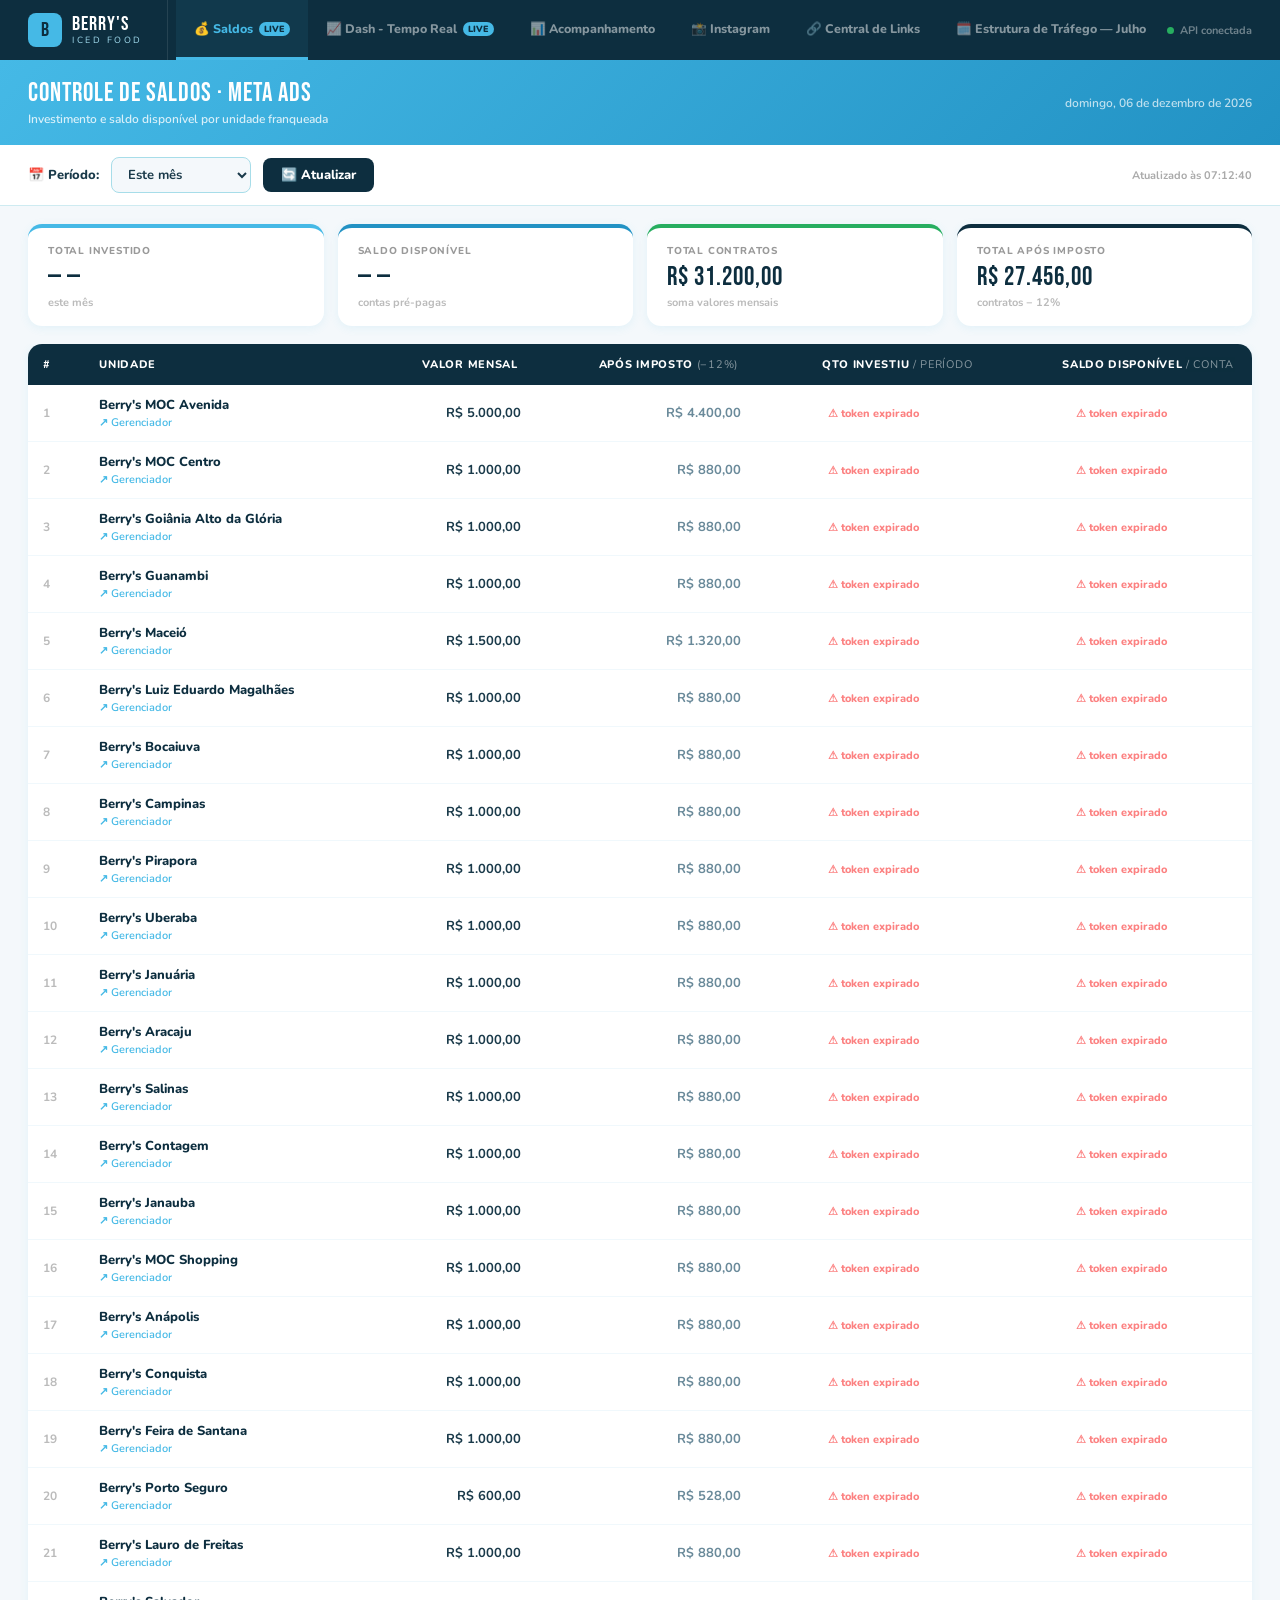
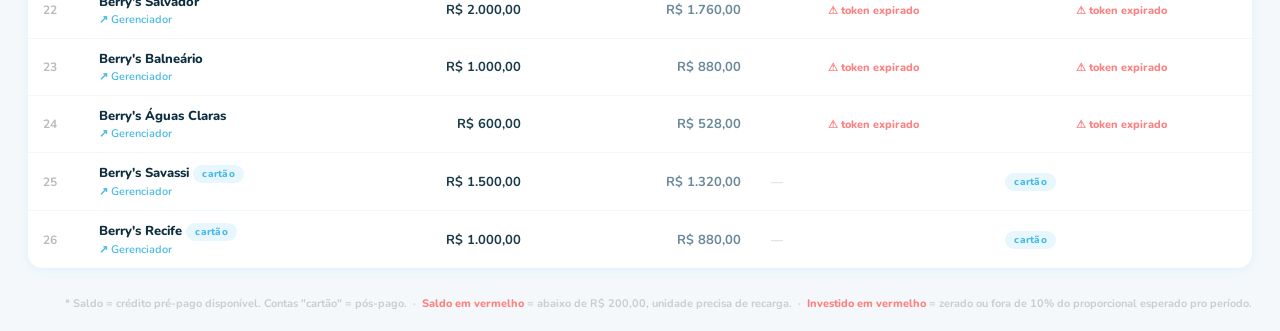
==== index.html @ 27680652 "Merge remote-tracking branch 'origin/main'" ====
<!DOCTYPE html>
<html lang="pt-BR">
<head>
  <meta charset="UTF-8">
  <meta name="viewport" content="width=device-width, initial-scale=1.0">
  <title>Berry's – Painel Interno</title>
  <link href="https://fonts.googleapis.com/css2?family=Nunito:wght@400;600;700;800;900&family=Bebas+Neue&display=swap" rel="stylesheet">
  <link rel="stylesheet" href="assets/core.css">
</head>
<body>

<div class="topbar">
  <div class="brand">
    <div class="brand-b">B</div>
    <div class="brand-txt">
      <div class="n">Berry's</div>
      <div class="s">Iced Food</div>
    </div>
  </div>
  <nav class="tabs-nav">
    <button class="tab-btn active" onclick="goTab('saldos',this)">💰 Saldos <span class="badge">LIVE</span></button>
    <button class="tab-btn" onclick="goTab('relatorio',this)">📈 Dash - Tempo Real <span class="badge">LIVE</span></button>
    <button class="tab-btn" onclick="goTab('dash',this)">📊 Acompanhamento</button>
    <button class="tab-btn" onclick="goTab('instagram',this)">📸 Instagram</button>
    <button class="tab-btn" onclick="goTab('links',this)">🔗 Central de Links</button>
    <button class="tab-btn" onclick="goTab('trafego-julho',this)">🗓️ Estrutura de Tráfego — Julho</button>
  </nav>
  <div class="srv-status"><div class="srv-dot"></div>API conectada</div>
</div>

<!-- Cada <div id="tab-*"> começa vazio: o conteúdo de tabs/<aba>.html é injetado
     sob demanda pelo loadTab() em core.js, na primeira vez que a aba é aberta. -->
<div id="tab-saldos" class="tab-page active"></div>
<div id="tab-relatorio" class="tab-page"></div>
<div id="tab-dash" class="tab-page"></div>
<div id="tab-instagram" class="tab-page"></div>
<div id="tab-links" class="tab-page"></div>
<div id="tab-trafego-julho" class="tab-page"></div>

<!-- Bibliotecas compartilhadas: sempre carregadas -->
<script src="assets/core.js"></script>
<script src="assets/objectives.js"></script>

<script>
// ============================================================================
// Loader de abas — SÓ mexa aqui se for mudar o mecanismo de troca de abas em
// si. Conteúdo/lógica de cada aba fica isolado em tabs/<aba>.html + .js.
// ============================================================================

// chave da aba (a mesma usada em goTab/onclick) -> nome-base do arquivo em tabs/
const TAB_FILE = {
  'saldos':        'saldos',
  'relatorio':      'relatorio',
  'dash':           'acompanhamento',
  'instagram':      'instagram',
  'links':          'links',
  'trafego-julho':  'trafego',
};

const loadedTabs = new Set();

function loadScript(src) {
  return new Promise((resolve, reject) => {
    const el = document.createElement('script');
    el.src = src;
    el.onload = resolve;
    el.onerror = () => reject(new Error('Falha ao carregar ' + src));
    document.body.appendChild(el);
  });
}

async function loadTab(key) {
  if (loadedTabs.has(key)) return;
  const file = TAB_FILE[key];
  const container = document.getElementById('tab-' + key);
  try {
    const html = await fetch(`tabs/${file}.html`).then(r => {
      if (!r.ok) throw new Error('HTTP ' + r.status);
      return r.text();
    });
    container.innerHTML = html;
    await loadScript(`tabs/${file}.js`);
    loadedTabs.add(key);
    const initFn = window['init_' + file.replace(/-/g, '_')];
    if (typeof initFn === 'function') initFn();
  } catch (e) {
    container.innerHTML = `<div style="padding:40px;text-align:center;color:#e94560;font-weight:800;">
      ⚠️ Não foi possível carregar esta aba (${e.message}).<br>
      <span style="font-weight:600;font-size:12px;color:#999;">Isto acontece se o painel for aberto direto do arquivo (file://) —
      sirva a pasta por um servidor http (GitHub Pages, ou "python3 -m http.server").</span>
    </div>`;
    console.error('[loadTab]', key, e);
  }
}

async function goTab(name, btn) {
  if (!TAB_FILE[name]) name = 'saldos';
  document.querySelectorAll('.tab-page').forEach(e => e.classList.remove('active'));
  document.querySelectorAll('.tab-btn').forEach(e => e.classList.remove('active'));
  await loadTab(name);
  document.getElementById('tab-' + name).classList.add('active');
  if (!btn) btn = document.querySelector(`[onclick="goTab('${name}',this)"]`);
  if (btn) btn.classList.add('active');
  if (history.replaceState) history.replaceState(null, '', '#' + name);
}

// Deep-link: abrir direto numa aba específica via #chave-da-aba na URL
// (ex.: index.html#criativos), pra poder mandar o link caindo direto nela.
document.addEventListener('DOMContentLoaded', () => {
  const key = location.hash.replace('#', '');
  goTab(TAB_FILE[key] ? key : 'saldos');
});
</script>
</body>
</html>
---- assets/core.css ----
:root {
      --b1:#45B9E6; --b2:#83D4F1; --b3:#A3DDF0; --b4:#A7DDE9; --b5:#CEEBF1;
      --dark:#0D2E3F; --white:#fff; --gray:#f4f8fb; --text:#1a3a4a;
      --green:#27ae60; --red:#e94560; --orange:#f5a623;
    }
    *{box-sizing:border-box;margin:0;padding:0;}
    body{font-family:'Nunito',sans-serif;background:var(--gray);color:var(--text);min-height:100vh;}
    .topbar{background:var(--dark);padding:0 28px;display:flex;align-items:stretch;height:60px;box-shadow:0 4px 20px rgba(0,0,0,.3);}
    .brand{display:flex;align-items:center;gap:10px;padding-right:24px;border-right:1px solid rgba(255,255,255,.1);margin-right:8px;flex-shrink:0;}
    .brand-b{width:34px;height:34px;background:var(--b1);border-radius:8px;display:flex;align-items:center;justify-content:center;font-family:'Bebas Neue',cursive;font-size:20px;color:var(--dark);}
    .brand-txt .n{font-family:'Bebas Neue',cursive;font-size:20px;color:#fff;letter-spacing:1px;line-height:1;}
    .brand-txt .s{font-size:9px;color:var(--b3);letter-spacing:2.5px;text-transform:uppercase;}
    .tabs-nav{display:flex;align-items:stretch;gap:0;overflow-x:auto;flex:1;}
    .tabs-nav::-webkit-scrollbar{height:2px;}
    .tabs-nav::-webkit-scrollbar-thumb{background:rgba(255,255,255,.2);}
    .tab-btn{display:flex;align-items:center;gap:6px;padding:0 18px;background:transparent;border:none;border-bottom:3px solid transparent;color:rgba(255,255,255,.5);font-family:'Nunito',sans-serif;font-size:12.5px;font-weight:800;cursor:pointer;transition:.2s;white-space:nowrap;}
    .tab-btn:hover{color:#fff;background:rgba(255,255,255,.05);}
    .tab-btn.active{color:var(--b1);border-bottom-color:var(--b1);background:rgba(69,185,230,.08);}
    .badge{background:var(--b1);color:var(--dark);font-size:9px;font-weight:900;padding:1px 5px;border-radius:10px;}
    .srv-status{margin-left:auto;display:flex;align-items:center;gap:6px;font-size:11px;color:rgba(255,255,255,.4);font-weight:700;padding-left:16px;flex-shrink:0;}
    .srv-dot{width:7px;height:7px;border-radius:50%;background:var(--green);animation:pulse 2s infinite;}
    @keyframes pulse{0%,100%{opacity:1}50%{opacity:.4}}
    .tab-page{display:none;}
    .tab-page.active{display:block;}
    .subheader{background:linear-gradient(135deg,var(--b1) 0%,#2292c4 100%);padding:18px 28px;display:flex;align-items:center;justify-content:space-between;}
    .sh-title{font-family:'Bebas Neue',cursive;font-size:26px;color:#fff;letter-spacing:1px;}
    .sh-sub{font-size:12px;color:rgba(255,255,255,.8);margin-top:2px;font-weight:600;}
    .sh-right{font-size:12px;color:rgba(255,255,255,.7);text-align:right;font-weight:600;}
    .btn{padding:8px 18px;border-radius:8px;border:none;cursor:pointer;font-size:13px;font-weight:800;font-family:'Nunito',sans-serif;transition:.2s;white-space:nowrap;}
    .btn-blue{background:var(--b1);color:var(--dark);}
    .btn-blue:hover{background:#2fa8d8;}
    .btn-dark{background:var(--dark);color:#fff;}
    .btn-dark:hover{background:#1a4a60;}
    .btn-ghost{background:var(--b5);color:var(--text);}
    .btn-ghost:hover{background:var(--b4);}
    .controls{background:#fff;border-bottom:1px solid var(--b5);padding:12px 28px;display:flex;align-items:center;gap:12px;flex-wrap:wrap;}
    .controls label{font-size:13px;font-weight:800;}
    select.sel{padding:7px 12px;border:1.5px solid var(--b4);border-radius:8px;font-size:13px;background:var(--gray);font-family:'Nunito',sans-serif;font-weight:700;cursor:pointer;color:var(--text);}
    select.sel:focus{outline:none;border-color:var(--b1);}
    .custom-dt{display:none;align-items:center;gap:8px;}
    .custom-dt input[type=date]{padding:6px 10px;border:1.5px solid var(--b4);border-radius:8px;font-size:13px;background:var(--gray);font-family:'Nunito',sans-serif;}
    .custom-dt.show{display:flex;}
    .last-up{margin-left:auto;font-size:11px;color:#aaa;font-weight:700;}
    .prog-wrap{display:none;background:#fff;padding:0 28px 10px;}
    .prog-wrap.show{display:block;}
    .prog-bar{height:4px;background:var(--b5);border-radius:3px;overflow:hidden;}
    .prog-fill{height:100%;background:linear-gradient(90deg,var(--b1),#2292c4);width:0%;transition:.3s;border-radius:3px;}
    .prog-lbl{font-size:11px;color:#aaa;margin-top:4px;font-weight:700;}
    .err-banner{margin:12px 28px 0;background:#fff5f5;border:1.5px solid #fc8181;border-radius:10px;padding:11px 16px;font-size:13px;color:#c53030;display:none;gap:10px;font-weight:700;align-items:center;}
    .err-banner.show{display:flex;}
    .cards-grid{padding:18px 28px;display:grid;grid-template-columns:repeat(auto-fit,minmax(180px,1fr));gap:14px;}
    .card{background:#fff;border-radius:14px;padding:16px 20px;box-shadow:0 2px 10px rgba(69,185,230,.1);border-top:4px solid var(--b1);transition:.2s;}
    .card:hover{transform:translateY(-2px);}
    .card.c2{border-top-color:#2292c4;}
    .card.c3{border-top-color:var(--green);}
    .card.c4{border-top-color:var(--dark);}
    .card .lbl{font-size:10px;color:#999;font-weight:800;text-transform:uppercase;letter-spacing:.8px;}
    .card .val{font-family:'Bebas Neue',cursive;font-size:26px;color:var(--dark);margin-top:4px;letter-spacing:1px;}
    .card .sub{font-size:11px;color:#bbb;margin-top:2px;font-weight:700;}
    .tbl-wrap{padding:0 28px 28px;overflow-x:auto;}
    table{width:100%;border-collapse:collapse;background:#fff;border-radius:14px;overflow:hidden;box-shadow:0 2px 10px rgba(69,185,230,.1);font-size:13px;}
    thead tr{background:var(--dark);color:#fff;}
    th{padding:13px 15px;text-align:left;font-weight:800;font-size:11px;text-transform:uppercase;letter-spacing:.7px;white-space:nowrap;}
    th.r{text-align:right;}
    td{padding:11px 15px;border-bottom:1px solid #f0f8fc;vertical-align:middle;}
    tr:last-child td{border-bottom:none;}
    tbody tr:hover td{background:#f0f8fc;}
    .sname{font-weight:800;color:var(--dark);}
    .slink{color:var(--b1);font-size:11px;font-weight:600;display:block;margin-top:1px;text-decoration:none;}
    .slink:hover{text-decoration:underline;}
    .inp-m{width:108px;padding:5px 9px;border:1.5px solid transparent;border-radius:7px;font-size:13px;font-weight:700;color:var(--dark);background:var(--gray);text-align:right;font-family:'Nunito',sans-serif;transition:.2s;}
    .inp-m:focus{outline:none;border-color:var(--b1);background:#fff;box-shadow:0 0 0 3px rgba(69,185,230,.15);}
    .num{text-align:right;font-weight:700;}
    .num.tax{color:#6a8a9a;}
    .num.spend{color:var(--dark);}
    .num.spend-warn{color:var(--red);font-weight:800;}
    .num.bal{color:var(--green);}
    .num.zero{color:#bbb;}
.num.bal-low{color:var(--red);font-weight:800;}
.th-sort{cursor:pointer;user-select:none;}
.th-sort:hover{background:rgba(255,255,255,.1);}
.sort-arrow{color:var(--b1);font-size:10px;margin-left:3px;}
    .spin{display:inline-block;width:13px;height:13px;border:2px solid var(--b5);border-top-color:var(--b1);border-radius:50%;animation:spin .6s linear infinite;}
    @keyframes spin{to{transform:rotate(360deg)}}
    .cell-load{text-align:center;}
    .cell-na{text-align:center;color:#ccc;font-size:12px;}
    .pill{display:inline-block;padding:2px 9px;border-radius:20px;font-size:10px;font-weight:800;letter-spacing:.3px;}
    .pill-card{background:#e8f6fd;color:var(--b1);}
    .pill-unk{background:#f5f5f5;color:#bbb;}
    .section-title{font-family:'Bebas Neue',cursive;font-size:16px;color:var(--dark);letter-spacing:.5px;padding:16px 28px 8px;border-top:2px solid var(--b5);margin-top:8px;}
    .metrics-grid{padding:0 28px 8px;display:grid;grid-template-columns:repeat(auto-fill,minmax(300px,1fr));gap:14px;}
    .unit-card{background:#fff;border-radius:14px;padding:16px;box-shadow:0 2px 8px rgba(69,185,230,.1);border-left:4px solid var(--b1);}
    .unit-card .u-name{font-weight:800;font-size:13px;color:var(--dark);margin-bottom:10px;}
    .unit-metrics{display:grid;grid-template-columns:repeat(3,1fr);gap:8px;}
    .u-metric .u-lbl{font-size:10px;color:#aaa;font-weight:800;text-transform:uppercase;letter-spacing:.5px;}
    .u-metric .u-val{font-weight:800;font-size:14px;color:var(--dark);margin-top:2px;}
    .u-metric .u-val.spend{color:var(--red);}
    .u-metric .u-val.green{color:var(--green);}
    .best-ads-grid{padding:0 28px 20px;display:grid;grid-template-columns:repeat(auto-fill,minmax(260px,1fr));gap:14px;}
    .insights-grid{padding:18px 28px;display:grid;grid-template-columns:repeat(auto-fill,minmax(340px,1fr));gap:16px;}
    .insight-card{background:#fff;border-radius:14px;padding:20px;box-shadow:0 2px 8px rgba(69,185,230,.1);}
    .insight-card .i-cat{font-size:10px;font-weight:800;text-transform:uppercase;letter-spacing:.8px;color:var(--b1);margin-bottom:8px;}
    .insight-card h4{font-family:'Bebas Neue',cursive;font-size:18px;color:var(--dark);letter-spacing:.5px;margin-bottom:6px;}
    .insight-card p{font-size:13px;color:#555;font-weight:600;line-height:1.6;}
    .insight-bar{margin-top:12px;}
    .i-bar-item{display:flex;align-items:center;gap:10px;margin-bottom:8px;}
    .i-bar-label{font-size:12px;font-weight:700;color:var(--text);width:140px;flex-shrink:0;}
    .i-bar-track{flex:1;height:8px;background:var(--b5);border-radius:4px;overflow:hidden;}
    .i-bar-fill{height:100%;background:var(--b1);border-radius:4px;transition:.8s;}
    .i-bar-pct{font-size:12px;font-weight:800;color:var(--dark);width:40px;text-align:right;}
    .insight-card .i-verdict{margin-top:12px;background:var(--b5);border-radius:8px;padding:10px 12px;font-size:12px;font-weight:700;color:var(--dark);}
    .i-bar-val{font-size:11.5px;font-weight:800;color:var(--dark);width:78px;text-align:right;flex-shrink:0;}
    .ins-unit-tag{font-size:9px;font-weight:900;color:var(--b1);background:var(--b5);border-radius:8px;padding:1px 8px;margin-left:6px;white-space:nowrap;}
    .ins-list{list-style:none;margin-top:8px;display:flex;flex-direction:column;gap:8px;}
    .ins-list li{font-size:12.5px;font-weight:600;color:#444;line-height:1.55;padding-left:20px;position:relative;}
    .ins-list li::before{content:"●";color:var(--b1);position:absolute;left:4px;font-size:9px;top:4px;}
    .ins-ad-row{display:flex;align-items:center;gap:9px;padding:7px 0;border-bottom:1px solid #f0f6fa;}
    .ins-ad-row:last-child{border-bottom:none;}
    .ins-ad-rank{width:22px;height:22px;border-radius:50%;display:flex;align-items:center;justify-content:center;font-size:10px;font-weight:900;color:#fff;flex-shrink:0;background:var(--b1);}
    .ins-ad-rank.g{background:#f5a623;} .ins-ad-rank.s{background:#9b9b9b;} .ins-ad-rank.b{background:#cd7f32;}
    .ins-ad-thumb{width:38px;height:38px;border-radius:9px;object-fit:cover;background:var(--b5);flex-shrink:0;}
    .ins-ad-nm{font-weight:800;font-size:12px;color:var(--dark);overflow:hidden;text-overflow:ellipsis;white-space:nowrap;}
    .ins-ad-mt{font-size:10.5px;color:#8aa8bd;font-weight:700;margin-top:1px;}
    .ins-loading{text-align:center;padding:22px 0;color:#bbb;font-weight:700;font-size:13px;}
    .i-verdict strong{color:var(--b1);}
    .camp-filters{background:#fff;border-bottom:1px solid var(--b5);padding:12px 28px;display:flex;gap:12px;align-items:center;flex-wrap:wrap;}
    .camp-kpi-grid{padding:16px 28px 8px;display:grid;grid-template-columns:repeat(auto-fit,minmax(160px,1fr));gap:12px;}
    .ckpi{background:#fff;border-radius:12px;padding:14px 18px;box-shadow:0 2px 8px rgba(69,185,230,.08);text-align:center;}
    .ckpi .ck-lbl{font-size:10px;color:#aaa;font-weight:800;text-transform:uppercase;letter-spacing:.6px;}
    .ckpi .ck-val{font-family:'Bebas Neue',cursive;font-size:22px;color:var(--dark);margin-top:4px;letter-spacing:.5px;}
    .status-dot-tbl{width:8px;height:8px;border-radius:50%;display:inline-block;margin-right:4px;}
    .s-active{background:var(--green);}
    .s-paused{background:var(--orange);}
    .s-ended{background:#bbb;}
    .links-page{min-height:calc(100vh - 60px);background:linear-gradient(160deg,var(--dark) 0%,#0a4060 60%,#0d5a80 100%);display:flex;flex-direction:column;align-items:center;padding:48px 24px 60px;}
    .links-header{text-align:center;margin-bottom:40px;}
    .links-logo{width:72px;height:72px;background:var(--b1);border-radius:18px;display:flex;align-items:center;justify-content:center;font-family:'Bebas Neue',cursive;font-size:42px;color:var(--dark);margin:0 auto 16px;}
    .links-title{font-family:'Bebas Neue',cursive;font-size:32px;color:#fff;letter-spacing:2px;}
    .links-sub{font-size:14px;color:rgba(255,255,255,.6);margin-top:4px;font-weight:600;}
    .links-list{width:100%;max-width:520px;display:flex;flex-direction:column;gap:14px;}
    .link-item{display:flex;align-items:center;gap:16px;background:rgba(255,255,255,.07);backdrop-filter:blur(10px);border:1px solid rgba(255,255,255,.12);border-radius:16px;padding:18px 22px;text-decoration:none;transition:.25s;}
    .link-item:hover{background:rgba(69,185,230,.2);border-color:rgba(69,185,230,.5);transform:translateY(-2px);box-shadow:0 8px 28px rgba(69,185,230,.2);}
    .link-icon{width:46px;height:46px;border-radius:12px;display:flex;align-items:center;justify-content:center;font-size:22px;flex-shrink:0;}
    .link-icon.sheets{background:rgba(52,168,83,.2);}
    .link-icon.drive{background:rgba(69,185,230,.2);}
    .link-icon.trello{background:rgba(0,82,204,.2);}
    .link-text .lt{font-weight:800;font-size:15px;color:#fff;}
    .link-text .ls{font-size:12px;color:rgba(255,255,255,.5);margin-top:2px;font-weight:600;}
    .link-arrow{margin-left:auto;color:rgba(255,255,255,.3);font-size:18px;transition:.2s;}
    .link-item:hover .link-arrow{color:var(--b1);transform:translateX(3px);}
    .links-footer{margin-top:40px;font-size:12px;color:rgba(255,255,255,.3);font-weight:600;text-align:center;}
    .links-footer span{color:var(--b3);}
    footer{background:var(--dark);color:rgba(255,255,255,.4);text-align:center;padding:14px 28px;font-size:12px;font-weight:700;}
    footer span{color:var(--b3);}
    /* ══ Relatório Real-Time — identidade Berry's (estilo relatório L2P1) ══ */
    :root{
      --ry:#1656C0;          /* azul royal dos títulos do PDF */
      --ry-2:#3D82DC;        /* azul médio */
      --ry-lt:#E9F4FC;       /* chip azul claro */
      --ry-bd:#BFE0F5;       /* borda azul clara */
      --ry-bg:#DCEEF9;       /* fundo azul gelo */
      --ry-navy:#0E2A4E;
    }
    #tab-relatorio{
      background:
        radial-gradient(ellipse 340px 220px at -60px -40px, #BBDDF3 0%, transparent 70%),
        radial-gradient(ellipse 380px 260px at calc(100% + 80px) 30%, #C7E5F6 0%, transparent 70%),
        radial-gradient(ellipse 420px 260px at 20% calc(100% + 60px), #C2E2F5 0%, transparent 70%),
        var(--ry-bg);
      min-height:calc(100vh - 60px);
    }
    #tab-relatorio .subheader{background:#fff;border-bottom:none;padding:26px 28px 14px;position:relative;}
    #tab-relatorio .sh-title{color:var(--ry);font-size:34px;letter-spacing:1.5px;line-height:1;}
    #tab-relatorio .sh-title::after{content:"";display:block;width:210px;height:3px;background:var(--ry-2);border-radius:2px;margin-top:8px;}
    #tab-relatorio .sh-sub{color:#4a6a8a;font-weight:700;margin-top:8px;}
    #tab-relatorio .sh-right{color:#7d9cb8;}
    #tab-relatorio .controls{background:#fff;border-bottom:2px solid var(--ry-bd);}
    #tab-relatorio .btn-dark{background:var(--ry);}
    #tab-relatorio .btn-dark:hover{background:#0f4096;}
    /* Destaques (cards do topo) */
    #tab-relatorio .cards-grid{padding:20px 28px 6px;}
    #tab-relatorio .card{border:2px solid var(--ry-bd);border-top:2px solid var(--ry-bd);border-radius:18px;box-shadow:0 4px 16px rgba(22,86,192,.08);text-align:center;padding:18px 14px 16px;}
    #tab-relatorio .card .lbl{color:var(--ry);font-size:11px;letter-spacing:1px;}
    #tab-relatorio .card .val{color:var(--ry-navy);font-size:30px;margin-top:6px;}
    #tab-relatorio .card .val::after{content:"";display:block;width:44px;height:2.5px;background:var(--ry-2);border-radius:2px;margin:7px auto 0;}
    #tab-relatorio .card .sub{color:#8fb0c9;margin-top:6px;}
    /* Título de seção estilo PDF */
    .rel-sec-head{padding:18px 28px 4px;}
    .rel-sec-title{font-family:'Bebas Neue',cursive;font-size:30px;color:var(--ry);letter-spacing:1.5px;line-height:1;}
    .rel-sec-sub{font-size:14px;color:var(--ry-2);font-weight:800;margin-top:4px;}
    .rel-sec-sub::after{content:"";display:block;width:170px;height:2.5px;background:var(--ry-2);border-radius:2px;margin-top:7px;}
    /* Grid de unidades */
    .rel-units-wrap{padding:16px 28px 34px;display:grid;grid-template-columns:repeat(auto-fill,minmax(430px,1fr));gap:22px;align-items:start;}
    /* Card da unidade */
    .rel-unit-card{background:#fff;border-radius:24px;overflow:hidden;box-shadow:0 8px 30px rgba(22,86,192,.12);border:2px solid var(--ry-bd);}
    .rel-card-header{padding:18px 20px 12px;display:flex;align-items:center;gap:13px;flex-wrap:wrap;}
    .rel-card-icon-wrap{width:52px;height:52px;background:var(--ry-lt);border:2px solid var(--ry-bd);border-radius:16px;display:flex;align-items:center;justify-content:center;font-size:24px;flex-shrink:0;}
    .rel-card-title{font-family:'Bebas Neue',cursive;font-size:26px;color:var(--ry);letter-spacing:1px;flex:1;line-height:1.05;min-width:120px;}
    .rel-head-kpis{display:flex;gap:8px;flex-wrap:wrap;width:100%;padding-left:65px;margin-top:2px;}
    .rel-head-kpi{display:inline-flex;align-items:center;gap:6px;background:#F5FAFE;border:1.5px solid var(--ry-bd);border-radius:12px;padding:5px 12px;}
    .rel-head-kpi .k-ico{font-size:13px;}
    .rel-head-kpi .k-lbl{font-size:9px;font-weight:900;color:var(--ry-2);text-transform:uppercase;letter-spacing:.5px;}
    .rel-head-kpi .k-val{font-family:'Bebas Neue',cursive;font-size:17px;color:var(--ry-navy);letter-spacing:.5px;line-height:1;}
    .rel-obj-badges{display:flex;gap:6px;flex-wrap:wrap;width:100%;padding-left:65px;margin-top:2px;}
    .rel-obj-badge{display:inline-flex;align-items:center;gap:5px;background:var(--ry);color:#fff;font-size:10px;font-weight:900;letter-spacing:.6px;text-transform:uppercase;padding:4px 12px;border-radius:20px;}
    .rel-obj-badge.alt{background:var(--ry-lt);color:var(--ry);border:1.5px solid var(--ry-bd);}
    .rel-delivery-badges{display:flex;gap:6px;flex-wrap:wrap;width:100%;padding-left:65px;margin-top:2px;}
    .rel-delivery-badge{display:inline-flex;align-items:center;gap:5px;background:#27ae60;color:#fff;font-size:10px;font-weight:900;letter-spacing:.6px;text-transform:uppercase;padding:4px 12px;border-radius:20px;}
    .rel-card-mgr{font-size:10px;color:var(--ry-2);font-weight:800;text-decoration:none;white-space:nowrap;border:1.5px solid var(--ry-bd);border-radius:20px;padding:4px 10px;background:var(--ry-lt);}
    .rel-card-mgr:hover{background:var(--ry);color:#fff;}
    /* Bloco de objetivo */
    .rel-obj-block{margin:6px 16px 12px;border:1.5px solid var(--ry-bd);border-radius:18px;padding:13px 15px;background:#fff;}
    .rel-obj-block-head{display:flex;align-items:center;gap:9px;margin-bottom:10px;}
    .rel-obj-pill{background:var(--ry);color:#fff;font-family:'Bebas Neue',cursive;font-size:14px;letter-spacing:1.5px;padding:4px 15px;border-radius:9px;}
    .rel-obj-invest{margin-left:auto;font-size:11.5px;font-weight:800;color:#4a6a8a;}
    .rel-obj-invest strong{color:var(--ry-navy);}
    /* Tiles de métrica (estilo página 3 do PDF) */
    .rel-tiles{display:grid;grid-template-columns:repeat(auto-fill,minmax(96px,1fr));gap:8px;}
    .rel-tile{background:#F5FAFE;border:1.5px solid var(--ry-bd);border-radius:14px;padding:9px 6px 8px;text-align:center;}
    .rel-tile .t-ico{width:30px;height:30px;margin:0 auto 5px;background:var(--ry-lt);border-radius:50%;display:flex;align-items:center;justify-content:center;font-size:14px;}
    .rel-tile .t-lbl{font-size:9px;font-weight:900;color:var(--ry);text-transform:none;letter-spacing:.2px;line-height:1.25;min-height:22px;display:flex;align-items:center;justify-content:center;}
    .rel-tile .t-val{font-family:'Bebas Neue',cursive;font-size:19px;color:var(--ry-navy);letter-spacing:.5px;margin-top:2px;line-height:1;}
    .rel-tile.hero{background:var(--ry-lt);}
    .rel-tile.hero .t-val{color:var(--ry);font-size:21px;}
    /* Linhas de métrica com ícone circular (estilo página 2) */
    .rel-metric-row{display:flex;align-items:center;gap:11px;padding:5.5px 0;}
    .rel-m-icon{width:30px;height:30px;border-radius:9px;background:var(--ry-lt);border:1.5px solid var(--ry-bd);display:flex;align-items:center;justify-content:center;font-size:13px;flex-shrink:0;}
    .rel-m-text{font-size:13px;color:#33556f;font-weight:700;flex:1;border-bottom:1px solid #EDF6FC;padding-bottom:5px;}
    .rel-metric-row:last-child .rel-m-text{border-bottom:none;}
    .rel-m-text strong{color:var(--ry-navy);font-weight:900;}
    /* Resumo chip */
    .rel-resumo{margin:0 16px 12px;background:#F5FAFE;border:1.5px solid var(--ry-bd);border-radius:14px;padding:11px 14px;}
    .rel-resumo .r-chip{display:inline-block;background:var(--ry-lt);color:var(--ry);font-size:11px;font-weight:900;padding:2px 12px;border-radius:8px;margin-bottom:6px;border:1px solid var(--ry-bd);}
    .rel-resumo p{font-size:12.5px;color:#33556f;font-weight:600;line-height:1.55;}
    /* Temas */
    .rel-themes-section{padding:2px 18px 10px;}
    .rel-section-lbl{font-size:9.5px;font-weight:900;text-transform:uppercase;letter-spacing:1.2px;color:var(--ry-2);margin-bottom:7px;}
    .rel-themes-row{display:flex;flex-wrap:wrap;gap:6px;}
    .rel-theme-pill{display:inline-flex;align-items:center;padding:3px 11px;border-radius:20px;font-size:11px;font-weight:800;white-space:nowrap;}
    /* Campanhas */
    .rel-camps-section{padding:2px 18px 10px;}
    .rel-camps-toggle{font-size:11px;font-weight:800;color:var(--ry);background:none;border:none;cursor:pointer;padding:0;font-family:'Nunito',sans-serif;}
    .rel-camps-toggle:hover{text-decoration:underline;}
    .rel-camp-list{display:none;flex-direction:column;gap:4px;margin-top:8px;}
    .rel-camp-list.open{display:flex;}
    .rel-camp-row{display:flex;align-items:center;gap:8px;font-size:12px;font-weight:600;color:#33556f;}
    .rel-camp-dot{width:7px;height:7px;border-radius:50%;flex-shrink:0;}
    .rel-camp-name{flex:1;overflow:hidden;text-overflow:ellipsis;white-space:nowrap;}
    .rel-camp-obj{font-size:9px;font-weight:900;color:var(--ry);background:var(--ry-lt);border-radius:8px;padding:1px 7px;white-space:nowrap;}
    .rel-camp-spend{color:var(--ry-navy);font-weight:900;white-space:nowrap;}
    /* Melhores anúncios */
    .rel-ads-section{padding:6px 18px 16px;}
    .rel-ads-badge-wrap{display:flex;align-items:center;justify-content:center;margin-bottom:10px;}
    .rel-ads-badge{background:var(--ry);color:#fff;font-family:'Bebas Neue',cursive;font-size:13px;letter-spacing:2px;padding:5px 20px;border-radius:20px;}
    .rel-ad-item{display:flex;align-items:center;gap:10px;padding:7px 0;border-bottom:1px solid #EDF6FC;}
    .rel-ad-item:last-child{border-bottom:none;}
    .rel-ad-rank{width:24px;height:24px;border-radius:50%;display:flex;align-items:center;justify-content:center;font-size:10px;font-weight:900;flex-shrink:0;}
    .rel-ad-rank.r1{background:#f5a623;color:#fff;}
    .rel-ad-rank.r2{background:#9b9b9b;color:#fff;}
    .rel-ad-rank.r3{background:#cd7f32;color:#fff;}
    .rel-ad-rank.rn{background:var(--ry-2);color:#fff;}
    /* Melhores criativos da rede — estilo cartão igual aos big numbers do topo */
    .rel-top-creatives-wrap{padding:6px 28px 24px;}
    .rel-net-creatives-grid{display:grid;grid-template-columns:repeat(auto-fill,minmax(230px,1fr));gap:16px;}
    .rel-net-creative-card{background:#fff;border:2px solid var(--ry-bd);border-radius:18px;box-shadow:0 4px 16px rgba(22,86,192,.08);overflow:hidden;text-align:center;transition:.2s;}
    .rel-net-creative-card:hover{transform:translateY(-2px);}
    /* Selinho de cada unidade em que o criativo foi destaque, em cima do card,
       estilo selo do app do iFood (ícone vermelho arredondado + nome) */
    .rel-net-creative-units-row{display:flex;flex-wrap:wrap;gap:4px;padding:10px 10px 0;}
    .rel-net-creative-unit-badge{display:inline-flex;align-items:center;gap:4px;background:var(--ry-lt);border:1px solid var(--ry-bd);border-radius:20px;padding:2px 8px 2px 2px;font-size:9.5px;font-weight:800;color:var(--ry-navy);text-transform:uppercase;letter-spacing:.2px;}
    .rel-net-creative-unit-badge .u-ico{width:16px;height:16px;border-radius:5px;background:#EA1D2C;color:#fff;font-family:'Bebas Neue',cursive;font-size:8.5px;display:flex;align-items:center;justify-content:center;flex-shrink:0;}
    .rel-net-creative-thumb-wrap{position:relative;width:100%;aspect-ratio:1/1;background:var(--ry-lt);margin-top:8px;}
    .rel-net-creative-thumb{width:100%;height:100%;object-fit:cover;display:block;}
    .rel-net-creative-rank{position:absolute;top:10px;left:10px;width:32px;height:32px;border-radius:50%;display:flex;align-items:center;justify-content:center;font-size:14px;font-weight:900;color:#fff;box-shadow:0 2px 6px rgba(0,0,0,.25);}
    .rel-net-creative-rank.r1{background:#f5a623;}
    .rel-net-creative-rank.r2{background:#9b9b9b;}
    .rel-net-creative-rank.r3{background:#cd7f32;}
    .rel-net-creative-rank.rn{background:var(--ry-2);}
    .rel-net-creative-body{padding:14px 16px 18px;}
    .rel-net-creative-name{font-weight:800;font-size:13px;color:var(--ry-navy);overflow:hidden;text-overflow:ellipsis;white-space:nowrap;margin-bottom:6px;}
    .rel-net-creative-metrics{font-size:11.5px;color:#7d9cb8;font-weight:700;line-height:1.5;}
    .rel-ad-thumb{width:44px;height:44px;object-fit:cover;border-radius:10px;flex-shrink:0;background:var(--ry-lt);border:1.5px solid var(--ry-bd);}
    .rel-ad-info{flex:1;min-width:0;}
    .rel-ad-name{font-weight:800;font-size:12px;color:var(--ry-navy);overflow:hidden;text-overflow:ellipsis;white-space:nowrap;}
    .rel-ad-metrics{font-size:11px;color:#7d9cb8;font-weight:700;margin-top:2px;}
    /* Rodapé do relatório */
    .rel-footer-strip{margin:0 28px 40px;background:#fff;border:2px solid var(--ry-bd);border-radius:18px;padding:13px 20px;display:flex;align-items:center;gap:12px;box-shadow:0 4px 16px rgba(22,86,192,.08);}
    .rel-footer-ico{width:34px;height:34px;border-radius:50%;background:var(--ry-lt);border:1.5px solid var(--ry-bd);display:flex;align-items:center;justify-content:center;font-size:15px;flex-shrink:0;}
    .rel-footer-txt{font-size:13.5px;font-weight:700;color:var(--ry);}
    .rel-footer-txt strong{font-weight:900;}
    /* States */
    .rel-nodata{padding:20px;text-align:center;color:#9fbdd4;font-size:12px;font-weight:800;}
    .rel-unit-loading{padding:20px;text-align:center;color:#9fbdd4;font-size:12px;font-weight:800;}
    /* Progress */
    .rel-prog-wrap{background:rgba(255,255,255,.92);border-bottom:2px solid var(--ry-bd);padding:8px 28px;display:none;align-items:center;gap:12px;font-size:12px;font-weight:800;color:#4a6a8a;}
    .rel-prog-wrap.show{display:flex;}
    .rel-prog-bar{flex:1;height:5px;background:var(--ry-lt);border-radius:3px;overflow:hidden;}
    .rel-prog-fill{height:100%;background:linear-gradient(90deg,var(--ry-2),var(--ry));border-radius:3px;transition:.3s;}
    .rel-autorefresh-lbl{display:flex;align-items:center;gap:5px;font-size:12px;font-weight:700;cursor:pointer;margin-left:4px;}
    .rel-autorefresh-lbl input{cursor:pointer;}
    @media(max-width:920px){.rel-units-wrap{columns:1;}}
    @media(max-width:768px){
      .topbar{padding:0 14px;}
      .tab-btn{padding:0 12px;font-size:11px;}
      .subheader,.controls,.cards-grid,.tbl-wrap,.insights-grid,.metrics-grid,.best-ads-grid,.camp-filters,.camp-kpi-grid,.err-banner,.rel-units-wrap,.rel-prog-wrap{padding-left:14px;padding-right:14px;}
    }
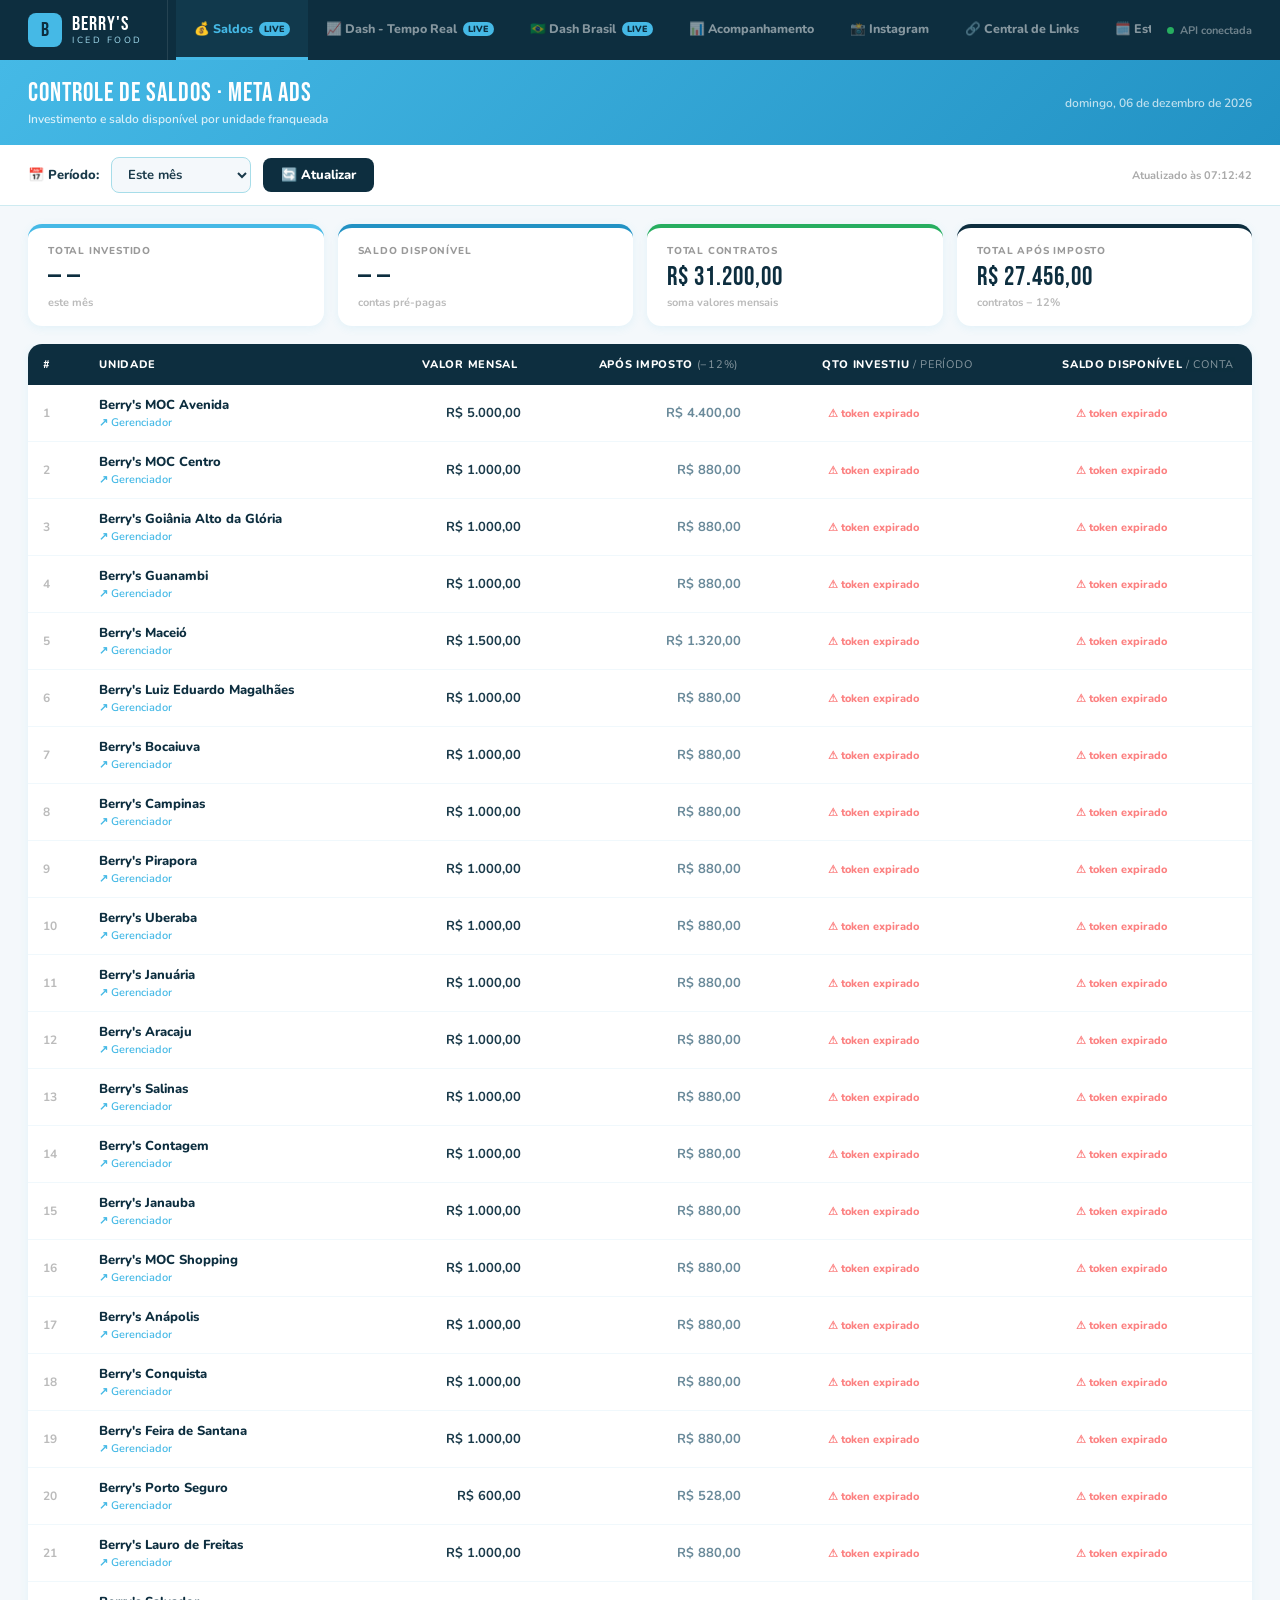
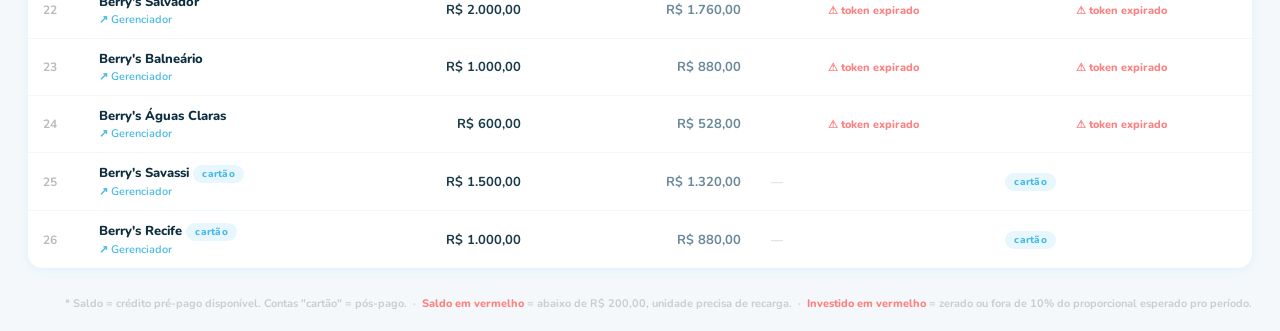
==== commit a12c19d7: "Adiciona aba Dash Brasil: tempo real só para Brasil Principal e Bernardo Nova aba com o mesmo dash e" ====
--- a/index.html
+++ b/index.html
@@ -20,6 +20,7 @@
   <nav class="tabs-nav">
     <button class="tab-btn active" onclick="goTab('saldos',this)">💰 Saldos <span class="badge">LIVE</span></button>
     <button class="tab-btn" onclick="goTab('relatorio',this)">📈 Dash - Tempo Real <span class="badge">LIVE</span></button>
+    <button class="tab-btn" onclick="goTab('brasil',this)">🇧🇷 Dash Brasil <span class="badge">LIVE</span></button>
     <button class="tab-btn" onclick="goTab('dash',this)">📊 Acompanhamento</button>
     <button class="tab-btn" onclick="goTab('instagram',this)">📸 Instagram</button>
     <button class="tab-btn" onclick="goTab('links',this)">🔗 Central de Links</button>
@@ -32,6 +33,7 @@
      sob demanda pelo loadTab() em core.js, na primeira vez que a aba é aberta. -->
 <div id="tab-saldos" class="tab-page active"></div>
 <div id="tab-relatorio" class="tab-page"></div>
+<div id="tab-brasil" class="tab-page"></div>
 <div id="tab-dash" class="tab-page"></div>
 <div id="tab-instagram" class="tab-page"></div>
 <div id="tab-links" class="tab-page"></div>
@@ -51,6 +53,7 @@
 const TAB_FILE = {
   'saldos':        'saldos',
   'relatorio':      'relatorio',
+  'brasil':         'brasil',
   'dash':           'acompanhamento',
   'instagram':      'instagram',
   'links':          'links',
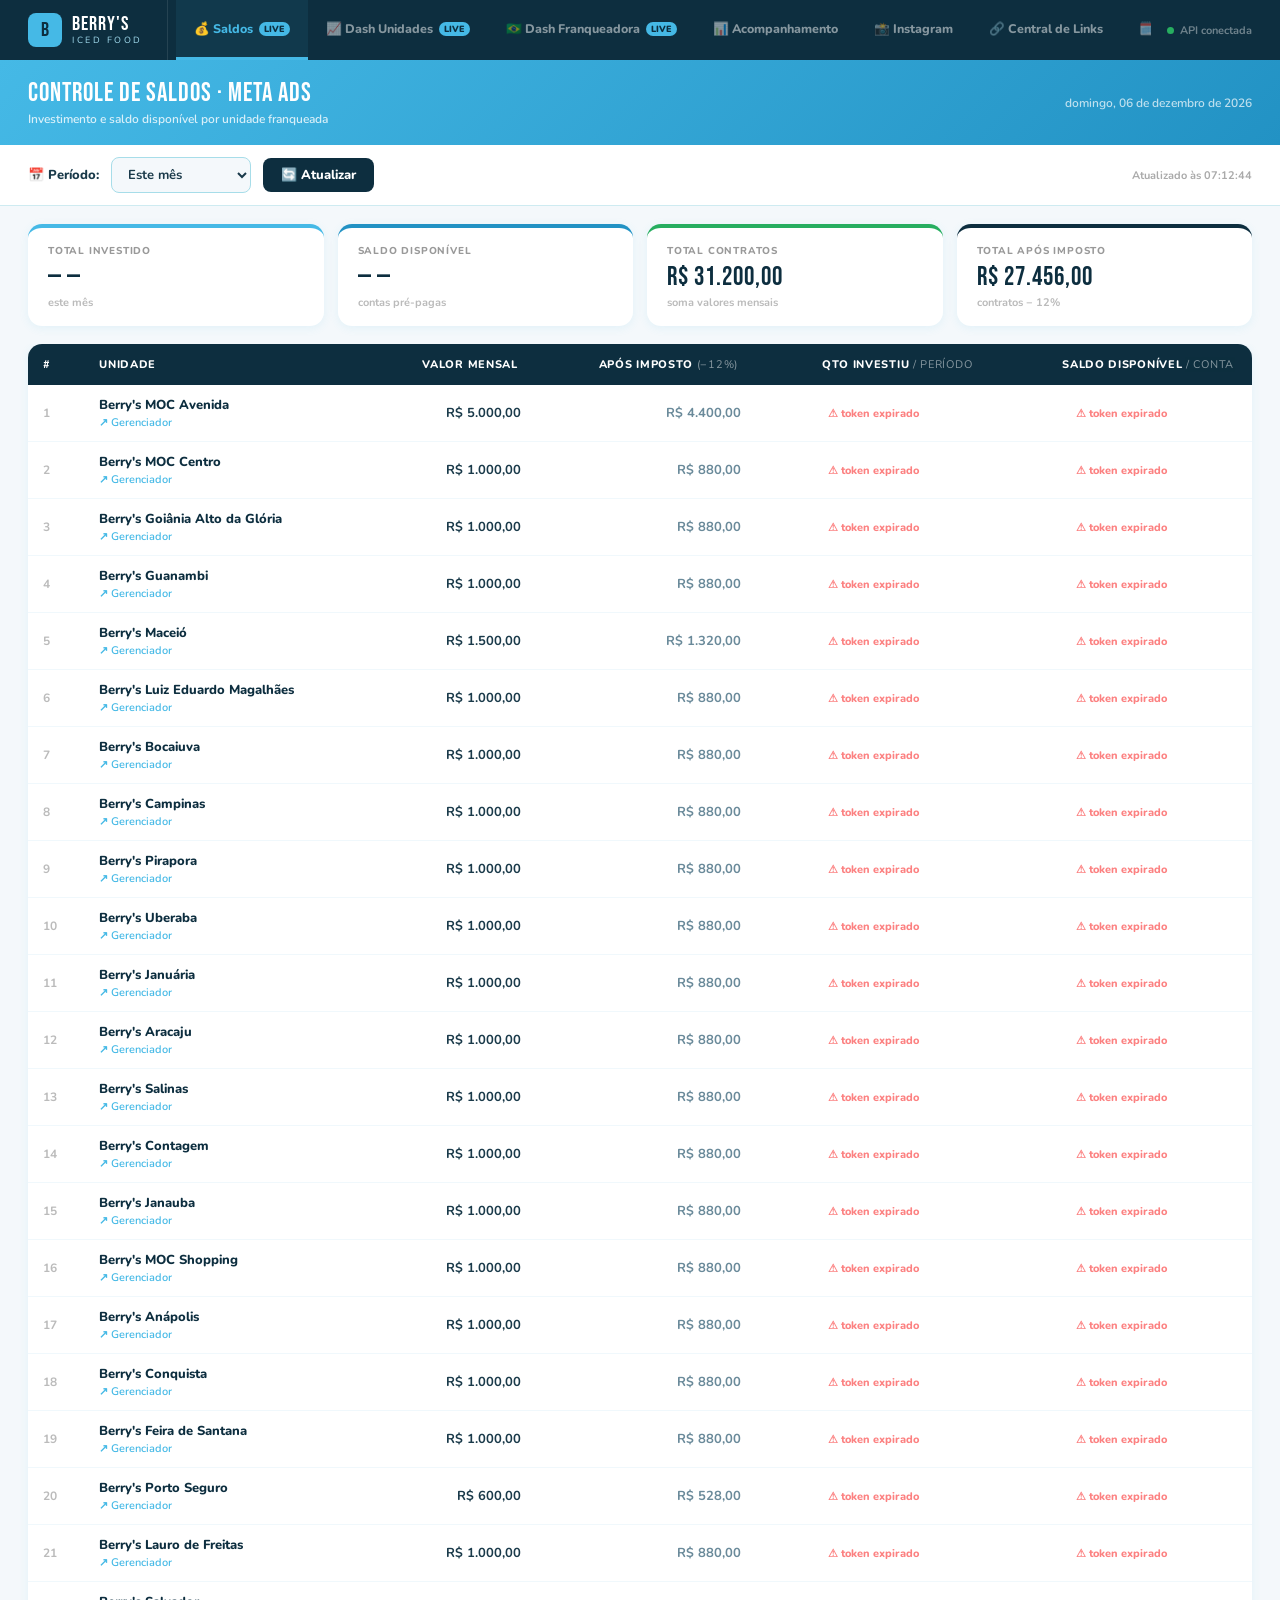
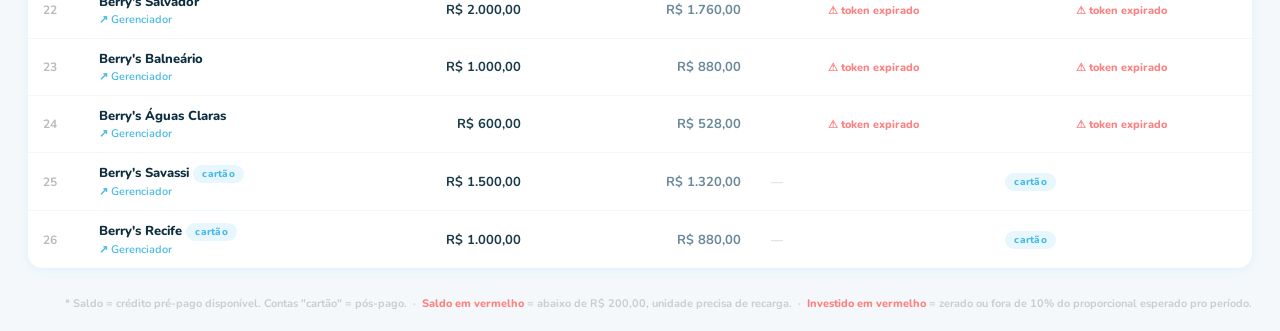
==== commit 3a73a0af: "Renomeia abas para Dash Unidades / Dash Franqueadora e documenta convenção Os nomes visíveis no pain" ====
--- a/index.html
+++ b/index.html
@@ -19,8 +19,8 @@
   </div>
   <nav class="tabs-nav">
     <button class="tab-btn active" onclick="goTab('saldos',this)">💰 Saldos <span class="badge">LIVE</span></button>
-    <button class="tab-btn" onclick="goTab('relatorio',this)">📈 Dash - Tempo Real <span class="badge">LIVE</span></button>
-    <button class="tab-btn" onclick="goTab('brasil',this)">🇧🇷 Dash Brasil <span class="badge">LIVE</span></button>
+    <button class="tab-btn" onclick="goTab('relatorio',this)">📈 Dash Unidades <span class="badge">LIVE</span></button>
+    <button class="tab-btn" onclick="goTab('brasil',this)">🇧🇷 Dash Franqueadora <span class="badge">LIVE</span></button>
     <button class="tab-btn" onclick="goTab('dash',this)">📊 Acompanhamento</button>
     <button class="tab-btn" onclick="goTab('instagram',this)">📸 Instagram</button>
     <button class="tab-btn" onclick="goTab('links',this)">🔗 Central de Links</button>
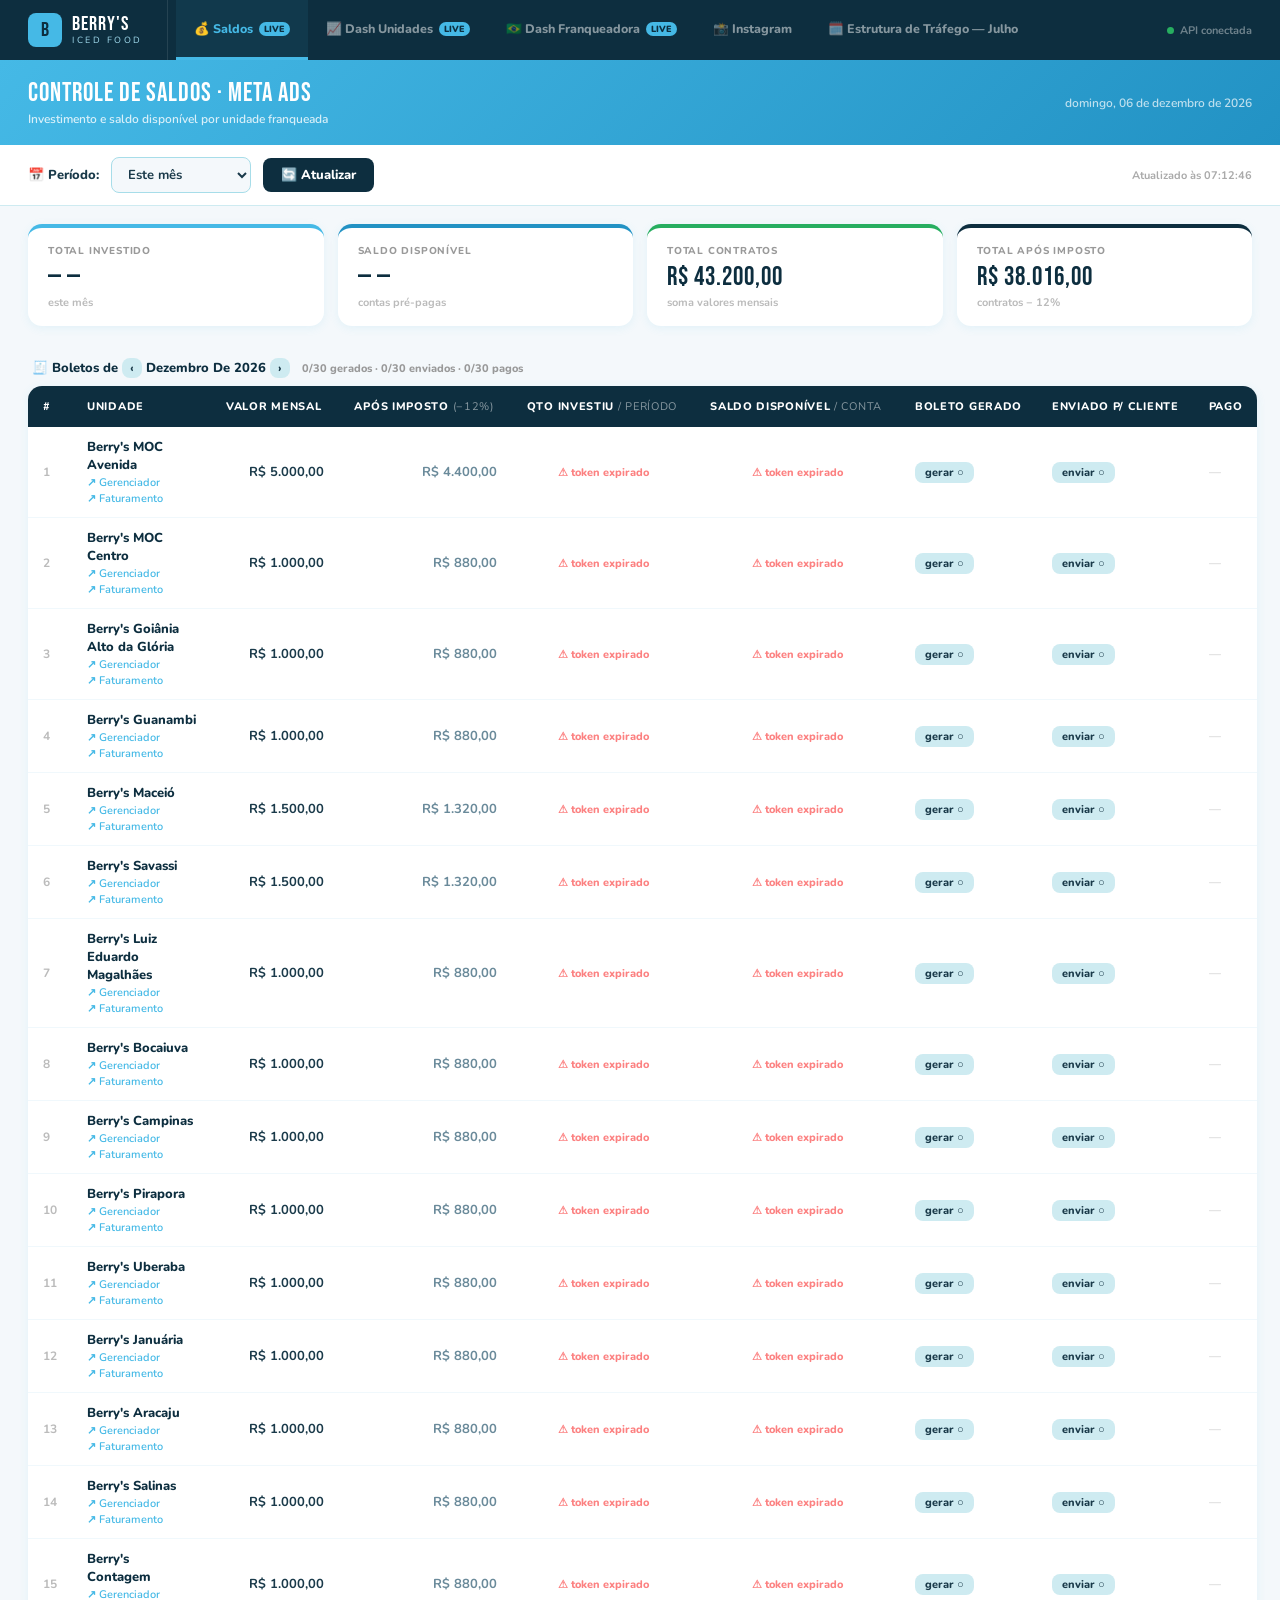
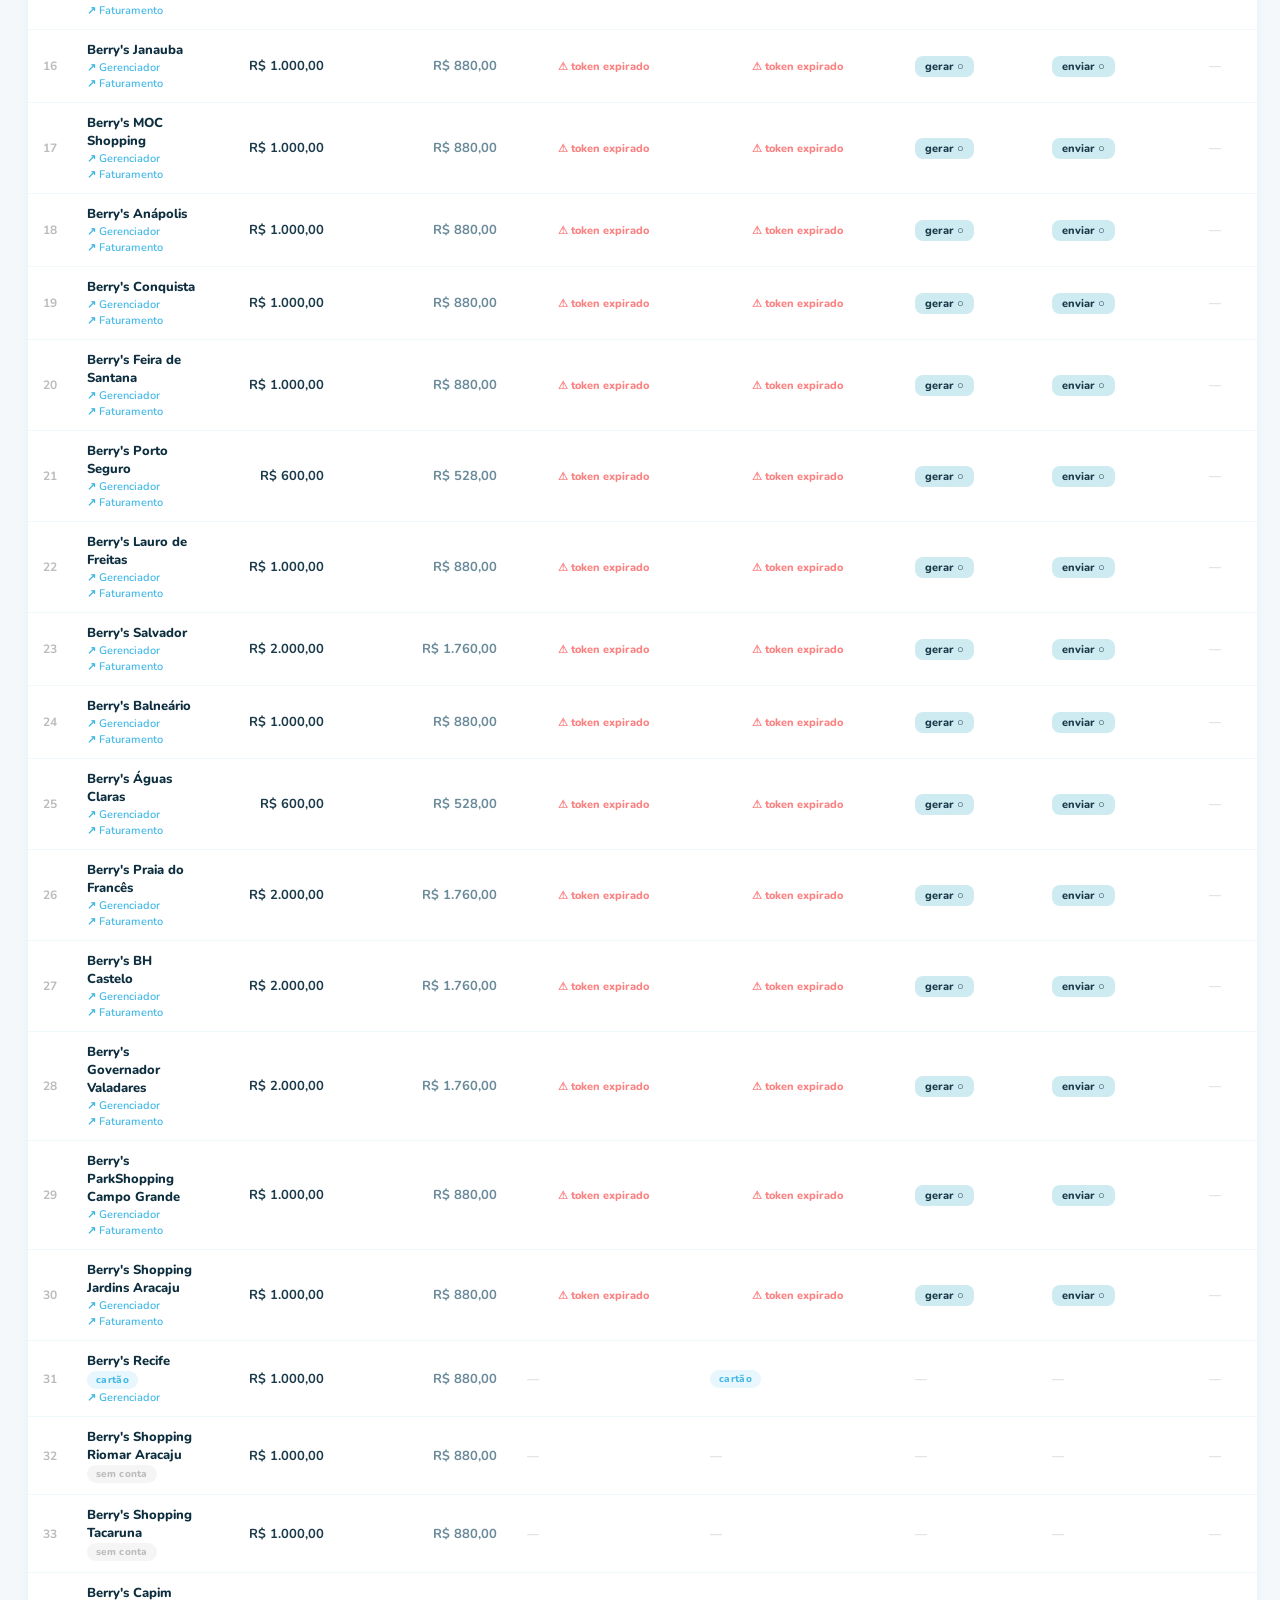
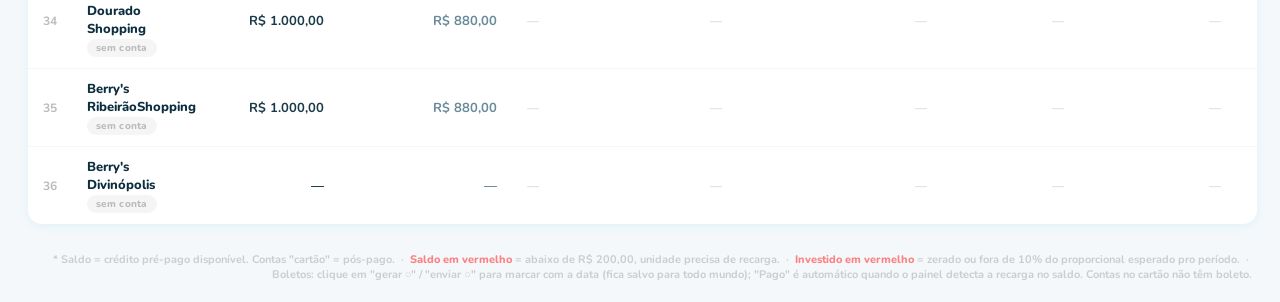
==== commit c6922337: "Merge remote-tracking branch 'origin/main' into claude/remove-tracking-links-tabs-hn52vd # Conflicts" ====
--- a/index.html
+++ b/index.html
@@ -21,9 +21,7 @@
     <button class="tab-btn active" onclick="goTab('saldos',this)">💰 Saldos <span class="badge">LIVE</span></button>
     <button class="tab-btn" onclick="goTab('relatorio',this)">📈 Dash Unidades <span class="badge">LIVE</span></button>
     <button class="tab-btn" onclick="goTab('brasil',this)">🇧🇷 Dash Franqueadora <span class="badge">LIVE</span></button>
-    <button class="tab-btn" onclick="goTab('dash',this)">📊 Acompanhamento</button>
     <button class="tab-btn" onclick="goTab('instagram',this)">📸 Instagram</button>
-    <button class="tab-btn" onclick="goTab('links',this)">🔗 Central de Links</button>
     <button class="tab-btn" onclick="goTab('trafego-julho',this)">🗓️ Estrutura de Tráfego — Julho</button>
   </nav>
   <div class="srv-status"><div class="srv-dot"></div>API conectada</div>
@@ -34,9 +32,7 @@
 <div id="tab-saldos" class="tab-page active"></div>
 <div id="tab-relatorio" class="tab-page"></div>
 <div id="tab-brasil" class="tab-page"></div>
-<div id="tab-dash" class="tab-page"></div>
 <div id="tab-instagram" class="tab-page"></div>
-<div id="tab-links" class="tab-page"></div>
 <div id="tab-trafego-julho" class="tab-page"></div>
 
 <!-- Bibliotecas compartilhadas: sempre carregadas -->
@@ -54,9 +50,7 @@
   'saldos':        'saldos',
   'relatorio':      'relatorio',
   'brasil':         'brasil',
-  'dash':           'acompanhamento',
   'instagram':      'instagram',
-  'links':          'links',
   'trafego-julho':  'trafego',
 };
 
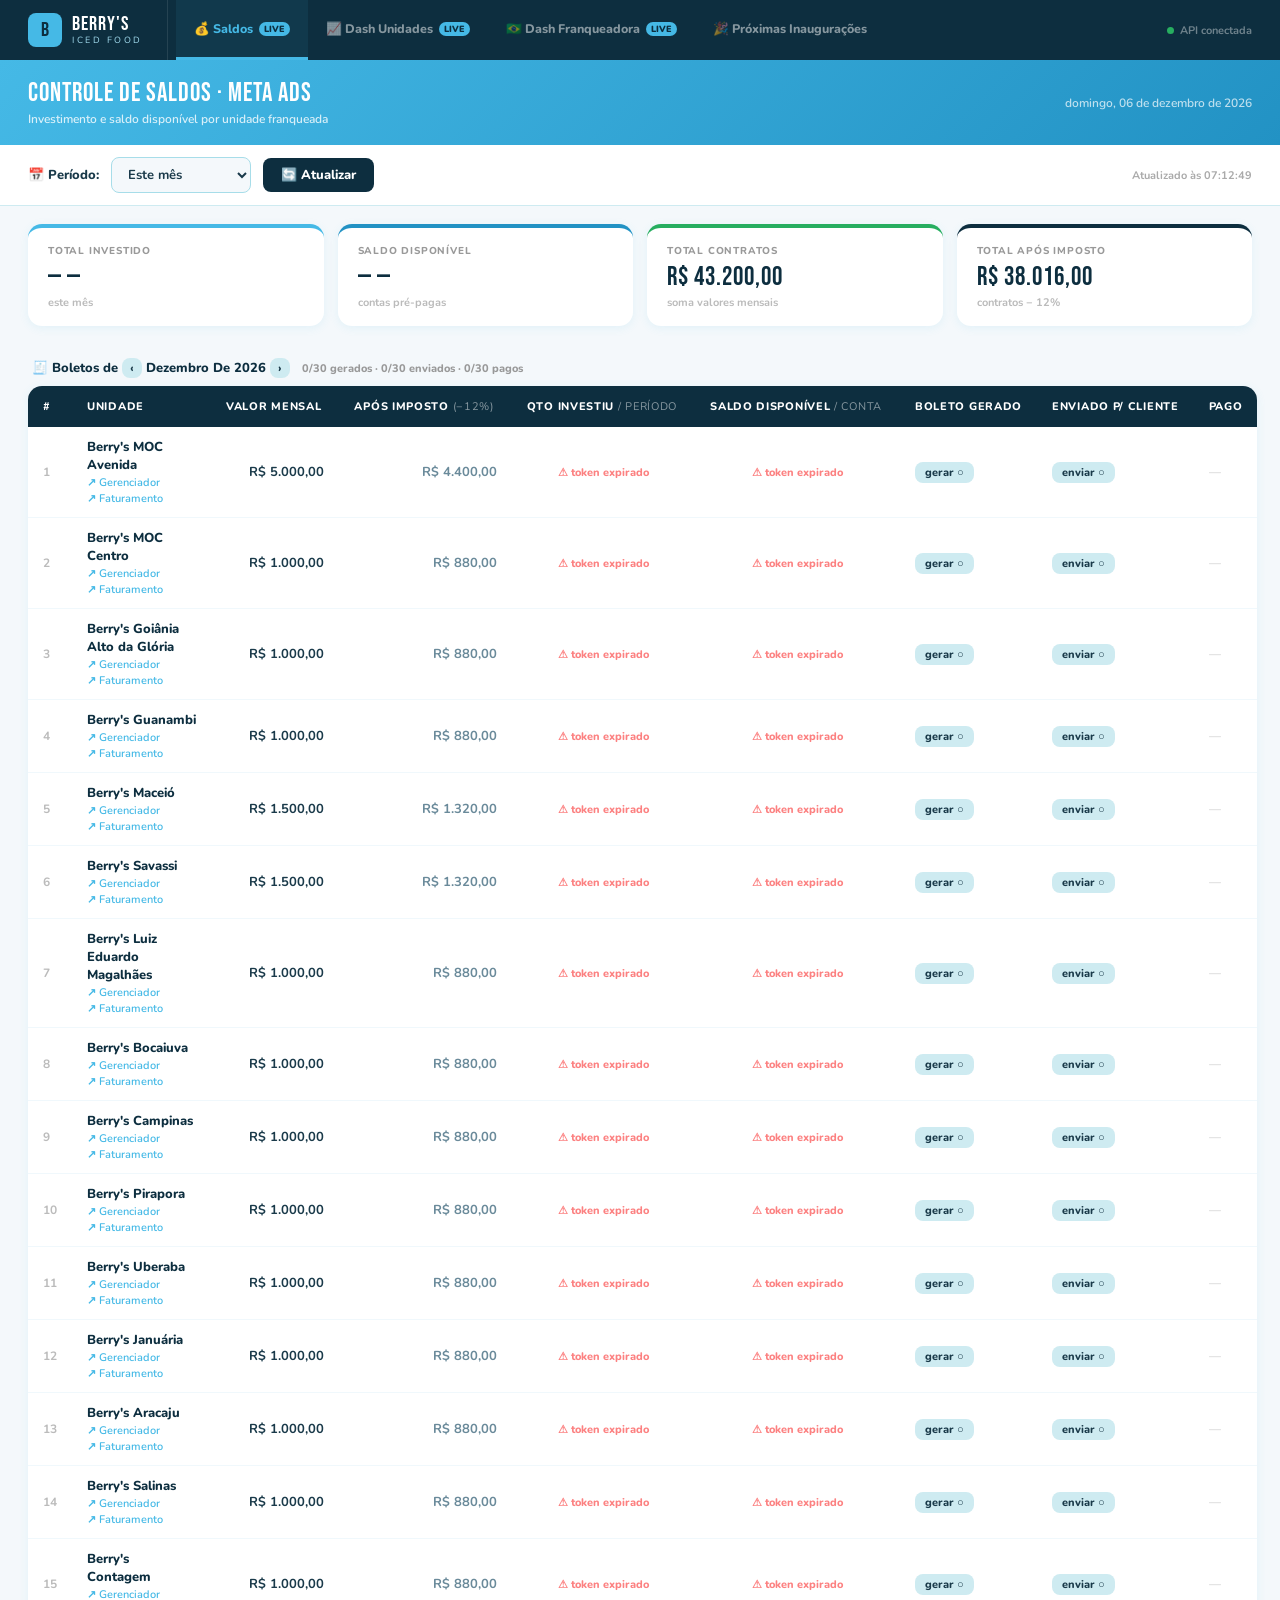
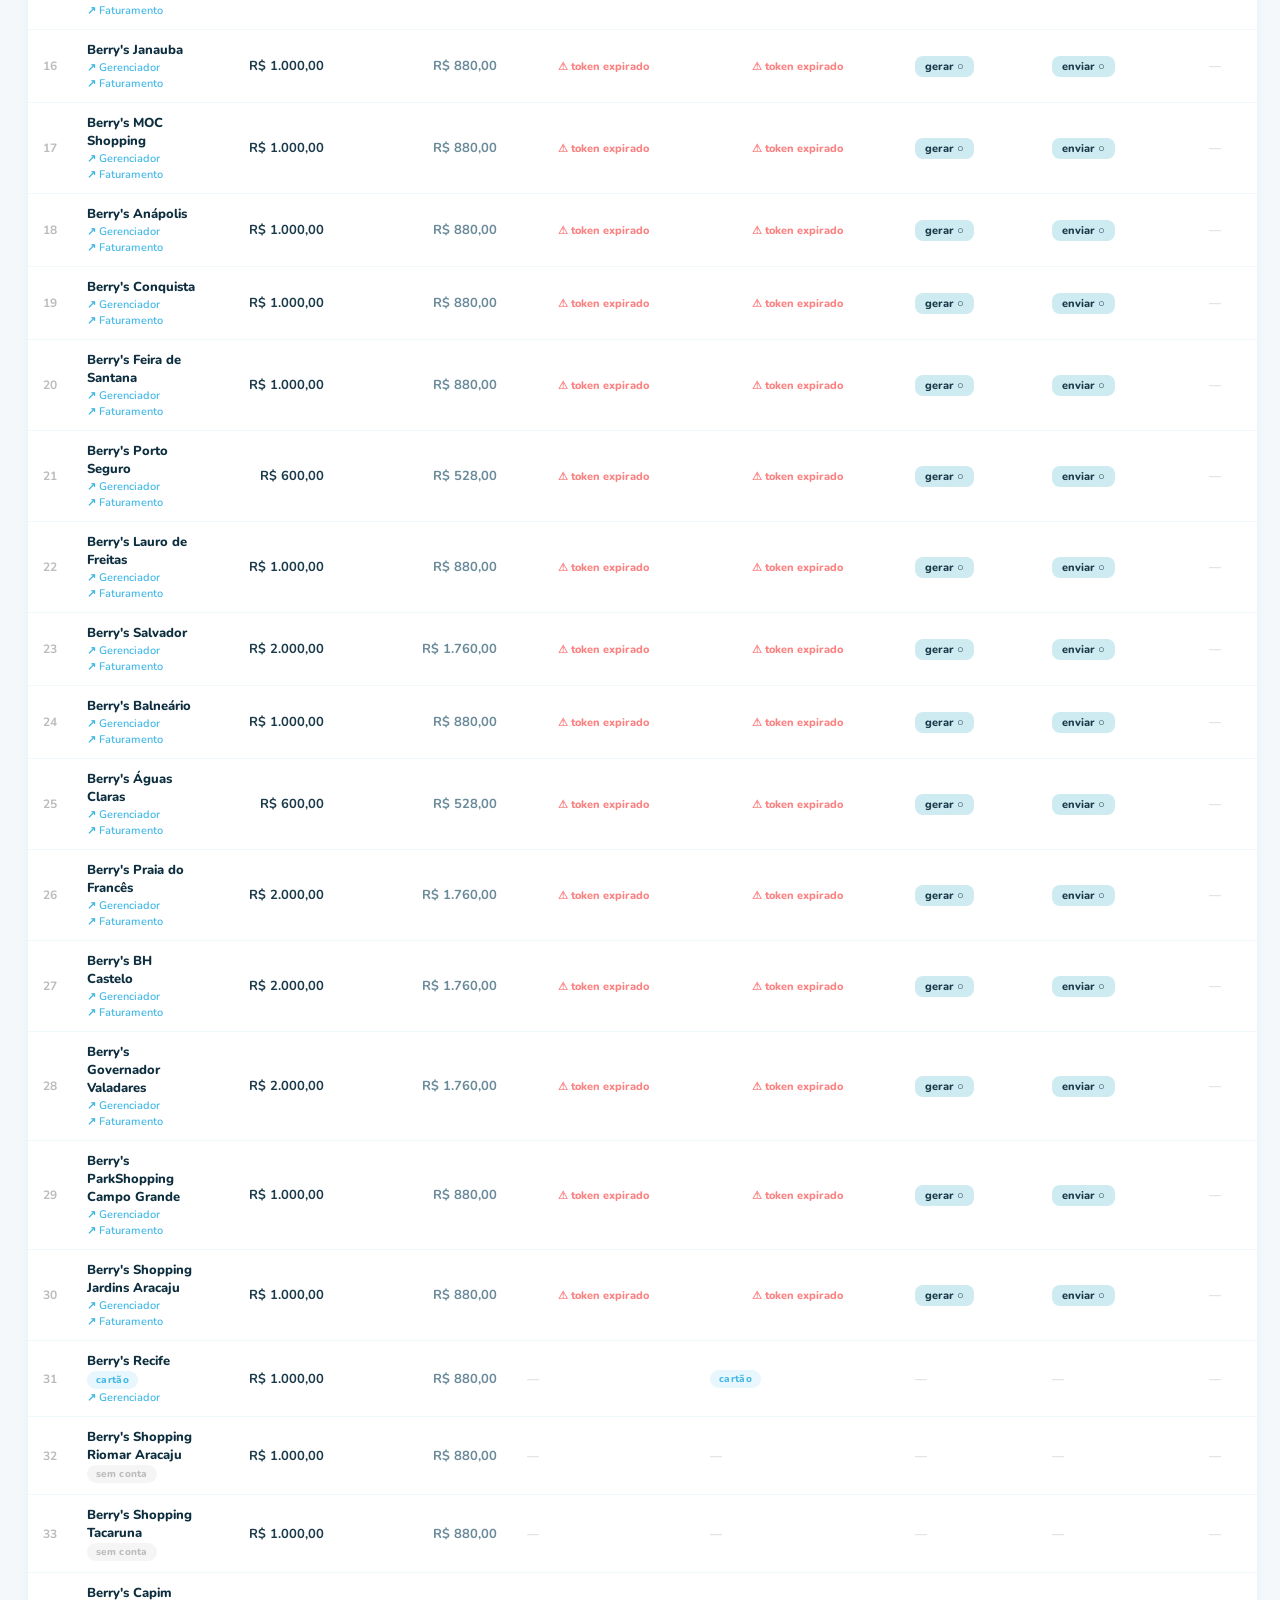
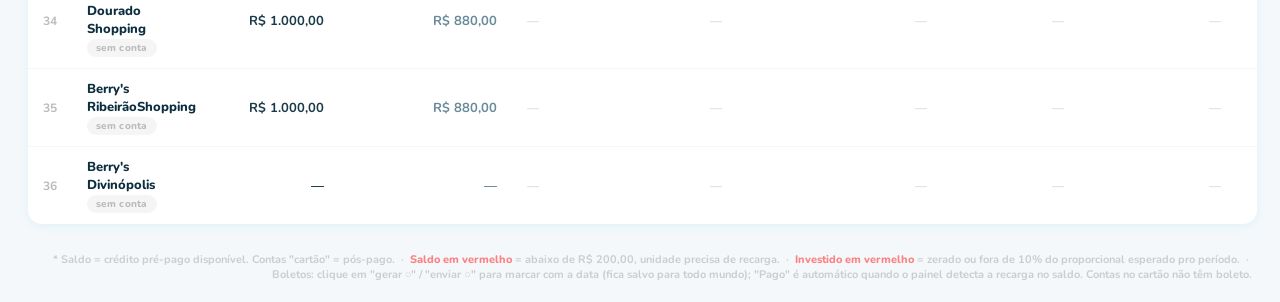
==== commit 3a86619a: "Adiciona aba Próximas Inaugurações e remove Instagram/Tráfego Julho Nova aba estática com as datas d" ====
--- a/index.html
+++ b/index.html
@@ -21,8 +21,7 @@
     <button class="tab-btn active" onclick="goTab('saldos',this)">💰 Saldos <span class="badge">LIVE</span></button>
     <button class="tab-btn" onclick="goTab('relatorio',this)">📈 Dash Unidades <span class="badge">LIVE</span></button>
     <button class="tab-btn" onclick="goTab('brasil',this)">🇧🇷 Dash Franqueadora <span class="badge">LIVE</span></button>
-    <button class="tab-btn" onclick="goTab('instagram',this)">📸 Instagram</button>
-    <button class="tab-btn" onclick="goTab('trafego-julho',this)">🗓️ Estrutura de Tráfego — Julho</button>
+    <button class="tab-btn" onclick="goTab('inauguracoes',this)">🎉 Próximas Inaugurações</button>
   </nav>
   <div class="srv-status"><div class="srv-dot"></div>API conectada</div>
 </div>
@@ -32,8 +31,7 @@
 <div id="tab-saldos" class="tab-page active"></div>
 <div id="tab-relatorio" class="tab-page"></div>
 <div id="tab-brasil" class="tab-page"></div>
-<div id="tab-instagram" class="tab-page"></div>
-<div id="tab-trafego-julho" class="tab-page"></div>
+<div id="tab-inauguracoes" class="tab-page"></div>
 
 <!-- Bibliotecas compartilhadas: sempre carregadas -->
 <script src="assets/core.js"></script>
@@ -50,8 +48,7 @@
   'saldos':        'saldos',
   'relatorio':      'relatorio',
   'brasil':         'brasil',
-  'instagram':      'instagram',
-  'trafego-julho':  'trafego',
+  'inauguracoes':   'inauguracoes',
 };
 
 const loadedTabs = new Set();
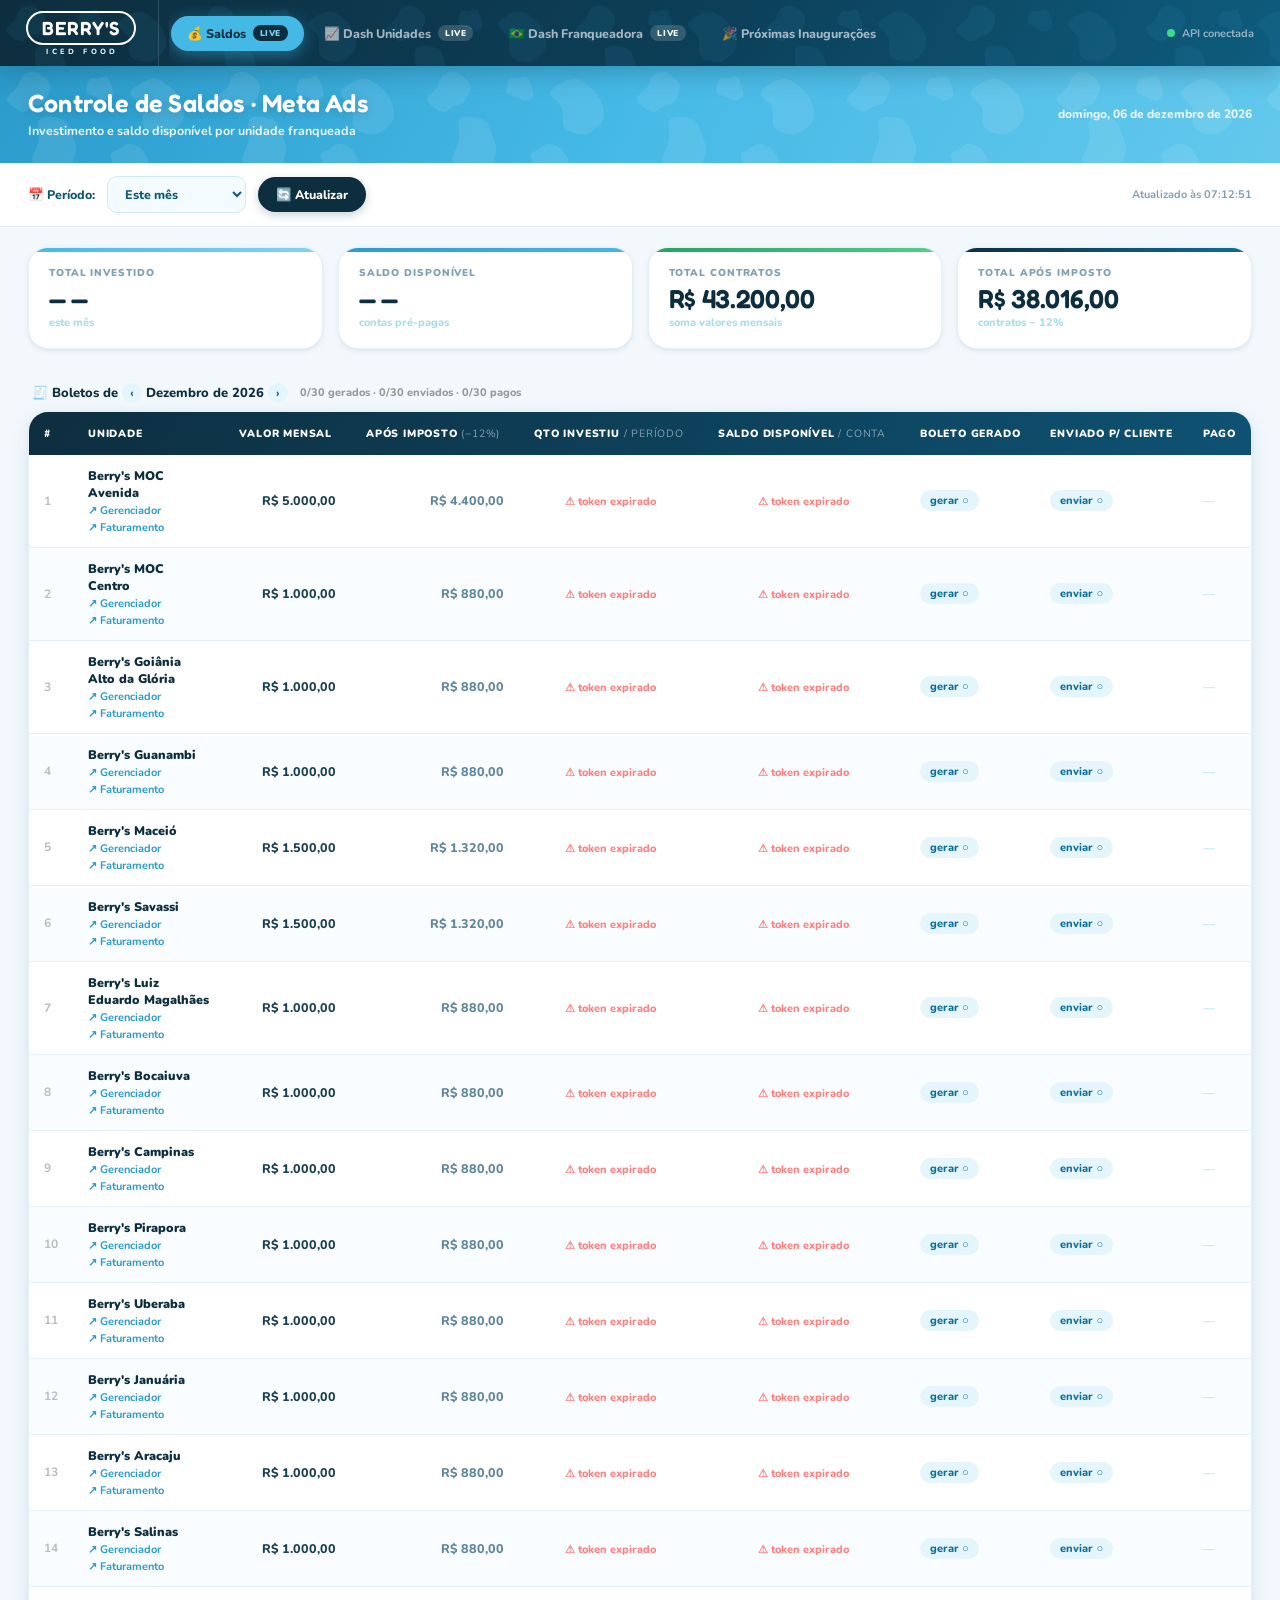
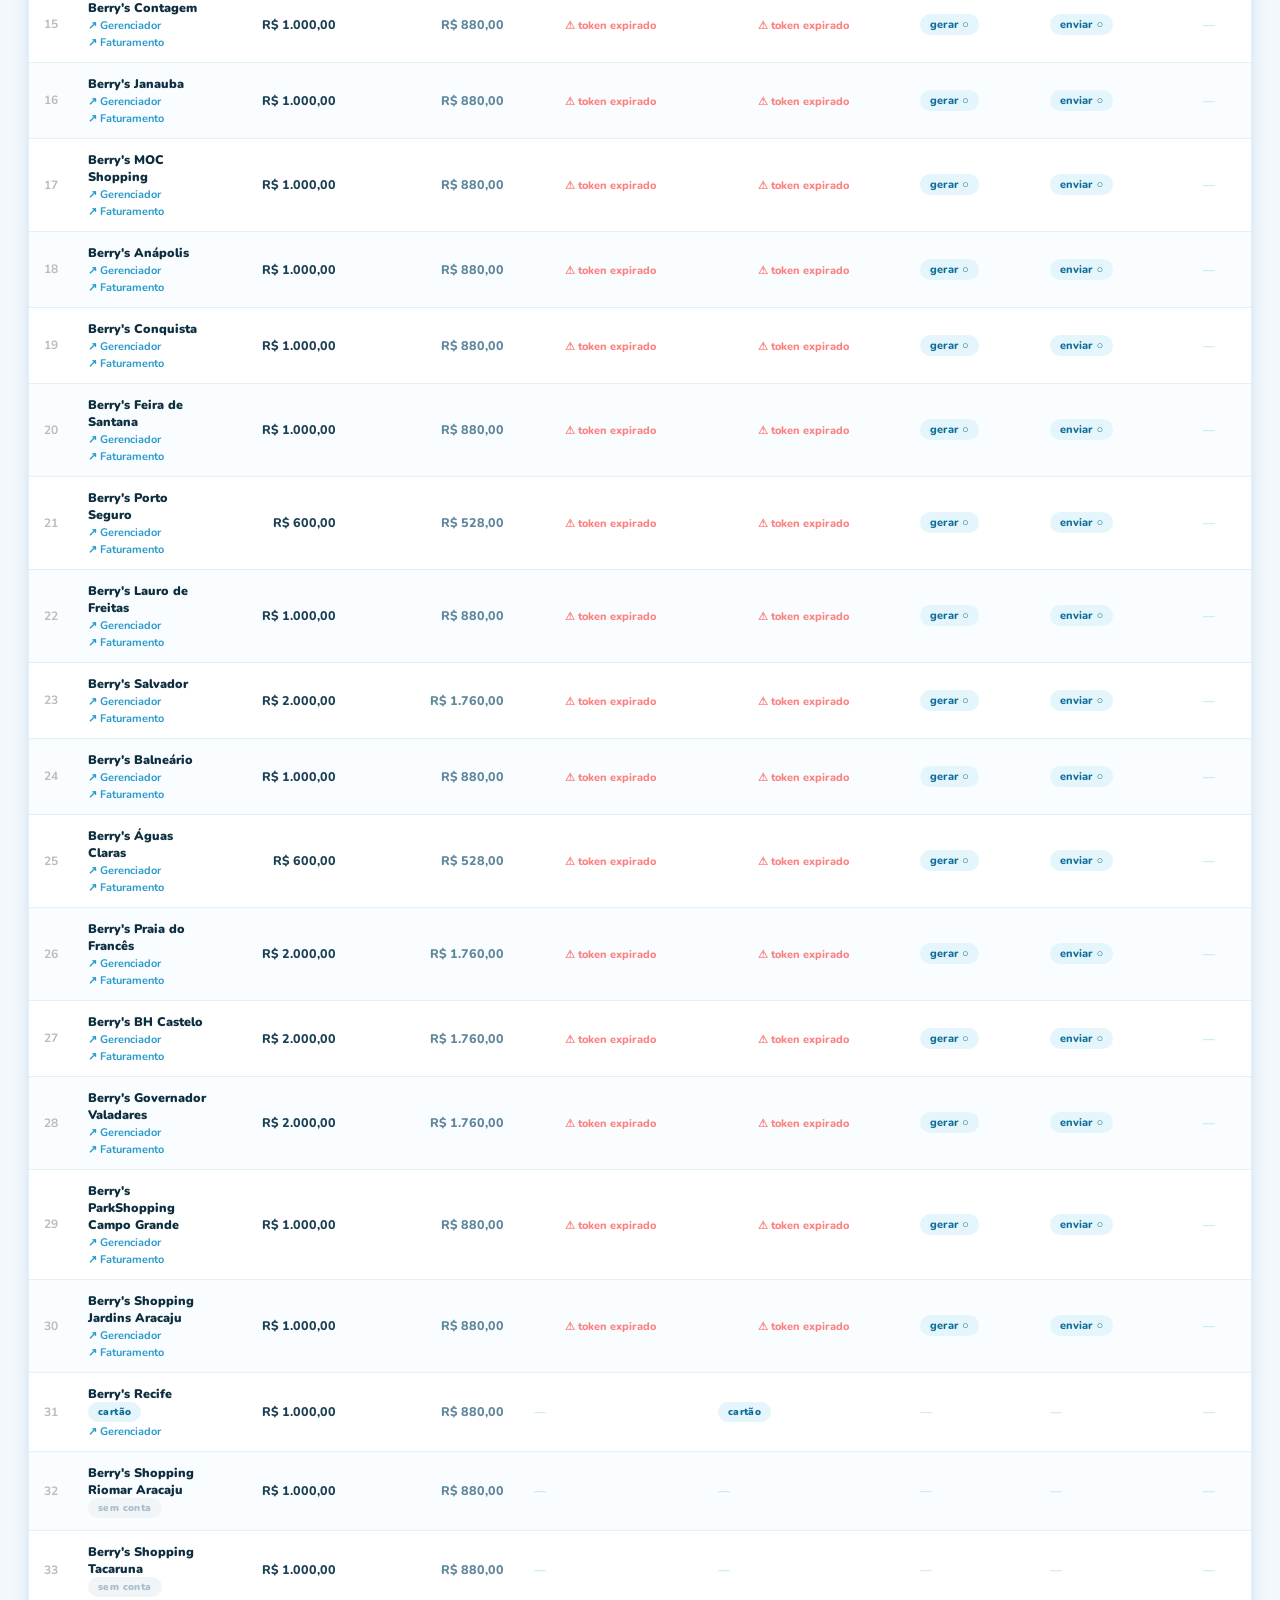
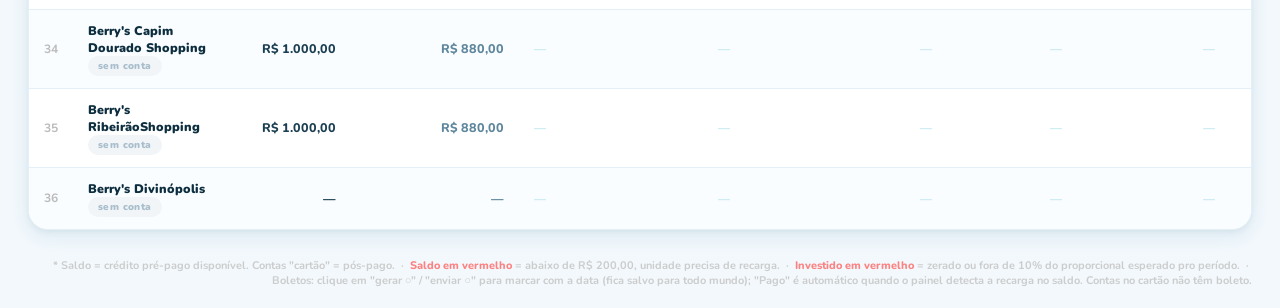
==== commit e3013f76: "Aplica identidade visual da marca em todo o painel Redesenho do painel seguindo o Manual de Marca 20" ====
--- a/index.html
+++ b/index.html
@@ -4,17 +4,22 @@
   <meta charset="UTF-8">
   <meta name="viewport" content="width=device-width, initial-scale=1.0">
   <title>Berry's – Painel Interno</title>
-  <link href="https://fonts.googleapis.com/css2?family=Nunito:wght@400;600;700;800;900&family=Bebas+Neue&display=swap" rel="stylesheet">
+  <meta name="theme-color" content="#0D2E3F">
+  <link rel="icon" href="data:image/svg+xml,%3Csvg xmlns='http://www.w3.org/2000/svg' viewBox='0 0 100 100'%3E%3Crect width='100' height='100' rx='26' fill='%2345B9E6'/%3E%3Ctext x='50' y='71' font-family='Verdana,sans-serif' font-size='58' font-weight='bold' fill='%230D2E3F' text-anchor='middle'%3EB%3C/text%3E%3C/svg%3E">
+  <!-- Fontes servidas pelo próprio domínio (assets/fonts) — sem depender do
+       Google Fonts, que pode ser bloqueado em rede corporativa. Ver core.css. -->
+  <link rel="preload" href="assets/fonts/fredoka-latin.woff2" as="font" type="font/woff2" crossorigin>
+  <link rel="preload" href="assets/fonts/nunito-latin.woff2" as="font" type="font/woff2" crossorigin>
   <link rel="stylesheet" href="assets/core.css">
 </head>
 <body>
 
 <div class="topbar">
+  <!-- Logotipo oficial reconstruído em CSS (cápsula + wordmark), ver .brand-mark -->
   <div class="brand">
-    <div class="brand-b">B</div>
-    <div class="brand-txt">
-      <div class="n">Berry's</div>
-      <div class="s">Iced Food</div>
+    <div class="brand-mark">
+      <div class="bm-pill">BERRY'S</div>
+      <div class="bm-sub">ICED FOOD</div>
     </div>
   </div>
   <nav class="tabs-nav">
--- a/assets/core.css
+++ b/assets/core.css
@@ -1,307 +1,686 @@
-    :root {
-      --b1:#45B9E6; --b2:#83D4F1; --b3:#A3DDF0; --b4:#A7DDE9; --b5:#CEEBF1;
-      --dark:#0D2E3F; --white:#fff; --gray:#f4f8fb; --text:#1a3a4a;
-      --green:#27ae60; --red:#e94560; --orange:#f5a623;
-    }
-    *{box-sizing:border-box;margin:0;padding:0;}
-    body{font-family:'Nunito',sans-serif;background:var(--gray);color:var(--text);min-height:100vh;}
-    .topbar{background:var(--dark);padding:0 28px;display:flex;align-items:stretch;height:60px;box-shadow:0 4px 20px rgba(0,0,0,.3);}
-    .brand{display:flex;align-items:center;gap:10px;padding-right:24px;border-right:1px solid rgba(255,255,255,.1);margin-right:8px;flex-shrink:0;}
-    .brand-b{width:34px;height:34px;background:var(--b1);border-radius:8px;display:flex;align-items:center;justify-content:center;font-family:'Bebas Neue',cursive;font-size:20px;color:var(--dark);}
-    .brand-txt .n{font-family:'Bebas Neue',cursive;font-size:20px;color:#fff;letter-spacing:1px;line-height:1;}
-    .brand-txt .s{font-size:9px;color:var(--b3);letter-spacing:2.5px;text-transform:uppercase;}
-    .tabs-nav{display:flex;align-items:stretch;gap:0;overflow-x:auto;flex:1;}
-    .tabs-nav::-webkit-scrollbar{height:2px;}
-    .tabs-nav::-webkit-scrollbar-thumb{background:rgba(255,255,255,.2);}
-    .tab-btn{display:flex;align-items:center;gap:6px;padding:0 18px;background:transparent;border:none;border-bottom:3px solid transparent;color:rgba(255,255,255,.5);font-family:'Nunito',sans-serif;font-size:12.5px;font-weight:800;cursor:pointer;transition:.2s;white-space:nowrap;}
-    .tab-btn:hover{color:#fff;background:rgba(255,255,255,.05);}
-    .tab-btn.active{color:var(--b1);border-bottom-color:var(--b1);background:rgba(69,185,230,.08);}
-    .badge{background:var(--b1);color:var(--dark);font-size:9px;font-weight:900;padding:1px 5px;border-radius:10px;}
-    .srv-status{margin-left:auto;display:flex;align-items:center;gap:6px;font-size:11px;color:rgba(255,255,255,.4);font-weight:700;padding-left:16px;flex-shrink:0;}
-    .srv-dot{width:7px;height:7px;border-radius:50%;background:var(--green);animation:pulse 2s infinite;}
-    @keyframes pulse{0%,100%{opacity:1}50%{opacity:.4}}
-    .tab-page{display:none;}
-    .tab-page.active{display:block;}
-    .subheader{background:linear-gradient(135deg,var(--b1) 0%,#2292c4 100%);padding:18px 28px;display:flex;align-items:center;justify-content:space-between;}
-    .sh-title{font-family:'Bebas Neue',cursive;font-size:26px;color:#fff;letter-spacing:1px;}
-    .sh-sub{font-size:12px;color:rgba(255,255,255,.8);margin-top:2px;font-weight:600;}
-    .sh-right{font-size:12px;color:rgba(255,255,255,.7);text-align:right;font-weight:600;}
-    .btn{padding:8px 18px;border-radius:8px;border:none;cursor:pointer;font-size:13px;font-weight:800;font-family:'Nunito',sans-serif;transition:.2s;white-space:nowrap;}
-    .btn-blue{background:var(--b1);color:var(--dark);}
-    .btn-blue:hover{background:#2fa8d8;}
-    .btn-dark{background:var(--dark);color:#fff;}
-    .btn-dark:hover{background:#1a4a60;}
-    .btn-ghost{background:var(--b5);color:var(--text);}
-    .btn-ghost:hover{background:var(--b4);}
-    .controls{background:#fff;border-bottom:1px solid var(--b5);padding:12px 28px;display:flex;align-items:center;gap:12px;flex-wrap:wrap;}
-    .controls label{font-size:13px;font-weight:800;}
-    select.sel{padding:7px 12px;border:1.5px solid var(--b4);border-radius:8px;font-size:13px;background:var(--gray);font-family:'Nunito',sans-serif;font-weight:700;cursor:pointer;color:var(--text);}
-    select.sel:focus{outline:none;border-color:var(--b1);}
-    .custom-dt{display:none;align-items:center;gap:8px;}
-    .custom-dt input[type=date]{padding:6px 10px;border:1.5px solid var(--b4);border-radius:8px;font-size:13px;background:var(--gray);font-family:'Nunito',sans-serif;}
-    .custom-dt.show{display:flex;}
-    .last-up{margin-left:auto;font-size:11px;color:#aaa;font-weight:700;}
-    .prog-wrap{display:none;background:#fff;padding:0 28px 10px;}
-    .prog-wrap.show{display:block;}
-    .prog-bar{height:4px;background:var(--b5);border-radius:3px;overflow:hidden;}
-    .prog-fill{height:100%;background:linear-gradient(90deg,var(--b1),#2292c4);width:0%;transition:.3s;border-radius:3px;}
-    .prog-lbl{font-size:11px;color:#aaa;margin-top:4px;font-weight:700;}
-    .err-banner{margin:12px 28px 0;background:#fff5f5;border:1.5px solid #fc8181;border-radius:10px;padding:11px 16px;font-size:13px;color:#c53030;display:none;gap:10px;font-weight:700;align-items:center;}
-    .err-banner.show{display:flex;}
-    .cards-grid{padding:18px 28px;display:grid;grid-template-columns:repeat(auto-fit,minmax(180px,1fr));gap:14px;}
-    .card{background:#fff;border-radius:14px;padding:16px 20px;box-shadow:0 2px 10px rgba(69,185,230,.1);border-top:4px solid var(--b1);transition:.2s;}
-    .card:hover{transform:translateY(-2px);}
-    .card.c2{border-top-color:#2292c4;}
-    .card.c3{border-top-color:var(--green);}
-    .card.c4{border-top-color:var(--dark);}
-    .card .lbl{font-size:10px;color:#999;font-weight:800;text-transform:uppercase;letter-spacing:.8px;}
-    .card .val{font-family:'Bebas Neue',cursive;font-size:26px;color:var(--dark);margin-top:4px;letter-spacing:1px;}
-    .card .sub{font-size:11px;color:#bbb;margin-top:2px;font-weight:700;}
-    .tbl-wrap{padding:0 28px 28px;overflow-x:auto;}
-    table{width:100%;border-collapse:collapse;background:#fff;border-radius:14px;overflow:hidden;box-shadow:0 2px 10px rgba(69,185,230,.1);font-size:13px;}
-    thead tr{background:var(--dark);color:#fff;}
-    th{padding:13px 15px;text-align:left;font-weight:800;font-size:11px;text-transform:uppercase;letter-spacing:.7px;white-space:nowrap;}
-    th.r{text-align:right;}
-    td{padding:11px 15px;border-bottom:1px solid #f0f8fc;vertical-align:middle;}
-    tr:last-child td{border-bottom:none;}
-    tbody tr:hover td{background:#f0f8fc;}
-    .sname{font-weight:800;color:var(--dark);}
-    .slink{color:var(--b1);font-size:11px;font-weight:600;display:block;margin-top:1px;text-decoration:none;}
-    .slink:hover{text-decoration:underline;}
-    .inp-m{width:108px;padding:5px 9px;border:1.5px solid transparent;border-radius:7px;font-size:13px;font-weight:700;color:var(--dark);background:var(--gray);text-align:right;font-family:'Nunito',sans-serif;transition:.2s;}
-    .inp-m:focus{outline:none;border-color:var(--b1);background:#fff;box-shadow:0 0 0 3px rgba(69,185,230,.15);}
-    .num{text-align:right;font-weight:700;}
-    .num.tax{color:#6a8a9a;}
-    .num.spend{color:var(--dark);}
-    .num.spend-warn{color:var(--red);font-weight:800;}
-    .num.bal{color:var(--green);}
-    .num.zero{color:#bbb;}
-.num.bal-low{color:var(--red);font-weight:800;}
-.th-sort{cursor:pointer;user-select:none;}
-.th-sort:hover{background:rgba(255,255,255,.1);}
-.sort-arrow{color:var(--b1);font-size:10px;margin-left:3px;}
-    .spin{display:inline-block;width:13px;height:13px;border:2px solid var(--b5);border-top-color:var(--b1);border-radius:50%;animation:spin .6s linear infinite;}
-    @keyframes spin{to{transform:rotate(360deg)}}
-    .cell-load{text-align:center;}
-    .cell-na{text-align:center;color:#ccc;font-size:12px;}
-    .pill{display:inline-block;padding:2px 9px;border-radius:20px;font-size:10px;font-weight:800;letter-spacing:.3px;}
-    .pill-card{background:#e8f6fd;color:var(--b1);}
-    .pill-unk{background:#f5f5f5;color:#bbb;}
-    .section-title{font-family:'Bebas Neue',cursive;font-size:16px;color:var(--dark);letter-spacing:.5px;padding:16px 28px 8px;border-top:2px solid var(--b5);margin-top:8px;}
-    .metrics-grid{padding:0 28px 8px;display:grid;grid-template-columns:repeat(auto-fill,minmax(300px,1fr));gap:14px;}
-    .unit-card{background:#fff;border-radius:14px;padding:16px;box-shadow:0 2px 8px rgba(69,185,230,.1);border-left:4px solid var(--b1);}
-    .unit-card .u-name{font-weight:800;font-size:13px;color:var(--dark);margin-bottom:10px;}
-    .unit-metrics{display:grid;grid-template-columns:repeat(3,1fr);gap:8px;}
-    .u-metric .u-lbl{font-size:10px;color:#aaa;font-weight:800;text-transform:uppercase;letter-spacing:.5px;}
-    .u-metric .u-val{font-weight:800;font-size:14px;color:var(--dark);margin-top:2px;}
-    .u-metric .u-val.spend{color:var(--red);}
-    .u-metric .u-val.green{color:var(--green);}
-    .best-ads-grid{padding:0 28px 20px;display:grid;grid-template-columns:repeat(auto-fill,minmax(260px,1fr));gap:14px;}
-    .insights-grid{padding:18px 28px;display:grid;grid-template-columns:repeat(auto-fill,minmax(340px,1fr));gap:16px;}
-    .insight-card{background:#fff;border-radius:14px;padding:20px;box-shadow:0 2px 8px rgba(69,185,230,.1);}
-    .insight-card .i-cat{font-size:10px;font-weight:800;text-transform:uppercase;letter-spacing:.8px;color:var(--b1);margin-bottom:8px;}
-    .insight-card h4{font-family:'Bebas Neue',cursive;font-size:18px;color:var(--dark);letter-spacing:.5px;margin-bottom:6px;}
-    .insight-card p{font-size:13px;color:#555;font-weight:600;line-height:1.6;}
-    .insight-bar{margin-top:12px;}
-    .i-bar-item{display:flex;align-items:center;gap:10px;margin-bottom:8px;}
-    .i-bar-label{font-size:12px;font-weight:700;color:var(--text);width:140px;flex-shrink:0;}
-    .i-bar-track{flex:1;height:8px;background:var(--b5);border-radius:4px;overflow:hidden;}
-    .i-bar-fill{height:100%;background:var(--b1);border-radius:4px;transition:.8s;}
-    .i-bar-pct{font-size:12px;font-weight:800;color:var(--dark);width:40px;text-align:right;}
-    .insight-card .i-verdict{margin-top:12px;background:var(--b5);border-radius:8px;padding:10px 12px;font-size:12px;font-weight:700;color:var(--dark);}
-    .i-bar-val{font-size:11.5px;font-weight:800;color:var(--dark);width:78px;text-align:right;flex-shrink:0;}
-    .ins-unit-tag{font-size:9px;font-weight:900;color:var(--b1);background:var(--b5);border-radius:8px;padding:1px 8px;margin-left:6px;white-space:nowrap;}
-    .ins-list{list-style:none;margin-top:8px;display:flex;flex-direction:column;gap:8px;}
-    .ins-list li{font-size:12.5px;font-weight:600;color:#444;line-height:1.55;padding-left:20px;position:relative;}
-    .ins-list li::before{content:"●";color:var(--b1);position:absolute;left:4px;font-size:9px;top:4px;}
-    .ins-ad-row{display:flex;align-items:center;gap:9px;padding:7px 0;border-bottom:1px solid #f0f6fa;}
-    .ins-ad-row:last-child{border-bottom:none;}
-    .ins-ad-rank{width:22px;height:22px;border-radius:50%;display:flex;align-items:center;justify-content:center;font-size:10px;font-weight:900;color:#fff;flex-shrink:0;background:var(--b1);}
-    .ins-ad-rank.g{background:#f5a623;} .ins-ad-rank.s{background:#9b9b9b;} .ins-ad-rank.b{background:#cd7f32;}
-    .ins-ad-thumb{width:38px;height:38px;border-radius:9px;object-fit:cover;background:var(--b5);flex-shrink:0;}
-    .ins-ad-nm{font-weight:800;font-size:12px;color:var(--dark);overflow:hidden;text-overflow:ellipsis;white-space:nowrap;}
-    .ins-ad-mt{font-size:10.5px;color:#8aa8bd;font-weight:700;margin-top:1px;}
-    .ins-loading{text-align:center;padding:22px 0;color:#bbb;font-weight:700;font-size:13px;}
-    .i-verdict strong{color:var(--b1);}
-    .camp-filters{background:#fff;border-bottom:1px solid var(--b5);padding:12px 28px;display:flex;gap:12px;align-items:center;flex-wrap:wrap;}
-    .camp-kpi-grid{padding:16px 28px 8px;display:grid;grid-template-columns:repeat(auto-fit,minmax(160px,1fr));gap:12px;}
-    .ckpi{background:#fff;border-radius:12px;padding:14px 18px;box-shadow:0 2px 8px rgba(69,185,230,.08);text-align:center;}
-    .ckpi .ck-lbl{font-size:10px;color:#aaa;font-weight:800;text-transform:uppercase;letter-spacing:.6px;}
-    .ckpi .ck-val{font-family:'Bebas Neue',cursive;font-size:22px;color:var(--dark);margin-top:4px;letter-spacing:.5px;}
-    .status-dot-tbl{width:8px;height:8px;border-radius:50%;display:inline-block;margin-right:4px;}
-    .s-active{background:var(--green);}
-    .s-paused{background:var(--orange);}
-    .s-ended{background:#bbb;}
-    .links-page{min-height:calc(100vh - 60px);background:linear-gradient(160deg,var(--dark) 0%,#0a4060 60%,#0d5a80 100%);display:flex;flex-direction:column;align-items:center;padding:48px 24px 60px;}
-    .links-header{text-align:center;margin-bottom:40px;}
-    .links-logo{width:72px;height:72px;background:var(--b1);border-radius:18px;display:flex;align-items:center;justify-content:center;font-family:'Bebas Neue',cursive;font-size:42px;color:var(--dark);margin:0 auto 16px;}
-    .links-title{font-family:'Bebas Neue',cursive;font-size:32px;color:#fff;letter-spacing:2px;}
-    .links-sub{font-size:14px;color:rgba(255,255,255,.6);margin-top:4px;font-weight:600;}
-    .links-list{width:100%;max-width:520px;display:flex;flex-direction:column;gap:14px;}
-    .link-item{display:flex;align-items:center;gap:16px;background:rgba(255,255,255,.07);backdrop-filter:blur(10px);border:1px solid rgba(255,255,255,.12);border-radius:16px;padding:18px 22px;text-decoration:none;transition:.25s;}
-    .link-item:hover{background:rgba(69,185,230,.2);border-color:rgba(69,185,230,.5);transform:translateY(-2px);box-shadow:0 8px 28px rgba(69,185,230,.2);}
-    .link-icon{width:46px;height:46px;border-radius:12px;display:flex;align-items:center;justify-content:center;font-size:22px;flex-shrink:0;}
-    .link-icon.sheets{background:rgba(52,168,83,.2);}
-    .link-icon.drive{background:rgba(69,185,230,.2);}
-    .link-icon.trello{background:rgba(0,82,204,.2);}
-    .link-text .lt{font-weight:800;font-size:15px;color:#fff;}
-    .link-text .ls{font-size:12px;color:rgba(255,255,255,.5);margin-top:2px;font-weight:600;}
-    .link-arrow{margin-left:auto;color:rgba(255,255,255,.3);font-size:18px;transition:.2s;}
-    .link-item:hover .link-arrow{color:var(--b1);transform:translateX(3px);}
-    .links-footer{margin-top:40px;font-size:12px;color:rgba(255,255,255,.3);font-weight:600;text-align:center;}
-    .links-footer span{color:var(--b3);}
-    footer{background:var(--dark);color:rgba(255,255,255,.4);text-align:center;padding:14px 28px;font-size:12px;font-weight:700;}
-    footer span{color:var(--b3);}
-    /* ══ Relatório Real-Time — identidade Berry's (estilo relatório L2P1) ══ */
-    :root{
-      --ry:#1656C0;          /* azul royal dos títulos do PDF */
-      --ry-2:#3D82DC;        /* azul médio */
-      --ry-lt:#E9F4FC;       /* chip azul claro */
-      --ry-bd:#BFE0F5;       /* borda azul clara */
-      --ry-bg:#DCEEF9;       /* fundo azul gelo */
-      --ry-navy:#0E2A4E;
-    }
-    #tab-relatorio{
-      background:
-        radial-gradient(ellipse 340px 220px at -60px -40px, #BBDDF3 0%, transparent 70%),
-        radial-gradient(ellipse 380px 260px at calc(100% + 80px) 30%, #C7E5F6 0%, transparent 70%),
-        radial-gradient(ellipse 420px 260px at 20% calc(100% + 60px), #C2E2F5 0%, transparent 70%),
-        var(--ry-bg);
-      min-height:calc(100vh - 60px);
-    }
-    #tab-relatorio .subheader{background:#fff;border-bottom:none;padding:26px 28px 14px;position:relative;}
-    #tab-relatorio .sh-title{color:var(--ry);font-size:34px;letter-spacing:1.5px;line-height:1;}
-    #tab-relatorio .sh-title::after{content:"";display:block;width:210px;height:3px;background:var(--ry-2);border-radius:2px;margin-top:8px;}
-    #tab-relatorio .sh-sub{color:#4a6a8a;font-weight:700;margin-top:8px;}
-    #tab-relatorio .sh-right{color:#7d9cb8;}
-    #tab-relatorio .controls{background:#fff;border-bottom:2px solid var(--ry-bd);}
-    #tab-relatorio .btn-dark{background:var(--ry);}
-    #tab-relatorio .btn-dark:hover{background:#0f4096;}
-    /* Destaques (cards do topo) */
-    #tab-relatorio .cards-grid{padding:20px 28px 6px;}
-    #tab-relatorio .card{border:2px solid var(--ry-bd);border-top:2px solid var(--ry-bd);border-radius:18px;box-shadow:0 4px 16px rgba(22,86,192,.08);text-align:center;padding:18px 14px 16px;}
-    #tab-relatorio .card .lbl{color:var(--ry);font-size:11px;letter-spacing:1px;}
-    #tab-relatorio .card .val{color:var(--ry-navy);font-size:30px;margin-top:6px;}
-    #tab-relatorio .card .val::after{content:"";display:block;width:44px;height:2.5px;background:var(--ry-2);border-radius:2px;margin:7px auto 0;}
-    #tab-relatorio .card .sub{color:#8fb0c9;margin-top:6px;}
-    /* Título de seção estilo PDF */
-    .rel-sec-head{padding:18px 28px 4px;}
-    .rel-sec-title{font-family:'Bebas Neue',cursive;font-size:30px;color:var(--ry);letter-spacing:1.5px;line-height:1;}
-    .rel-sec-sub{font-size:14px;color:var(--ry-2);font-weight:800;margin-top:4px;}
-    .rel-sec-sub::after{content:"";display:block;width:170px;height:2.5px;background:var(--ry-2);border-radius:2px;margin-top:7px;}
-    /* Grid de unidades */
-    .rel-units-wrap{padding:16px 28px 34px;display:grid;grid-template-columns:repeat(auto-fill,minmax(430px,1fr));gap:22px;align-items:start;}
-    /* Card da unidade */
-    .rel-unit-card{background:#fff;border-radius:24px;overflow:hidden;box-shadow:0 8px 30px rgba(22,86,192,.12);border:2px solid var(--ry-bd);}
-    .rel-card-header{padding:18px 20px 12px;display:flex;align-items:center;gap:13px;flex-wrap:wrap;}
-    .rel-card-icon-wrap{width:52px;height:52px;background:var(--ry-lt);border:2px solid var(--ry-bd);border-radius:16px;display:flex;align-items:center;justify-content:center;font-size:24px;flex-shrink:0;}
-    .rel-card-title{font-family:'Bebas Neue',cursive;font-size:26px;color:var(--ry);letter-spacing:1px;flex:1;line-height:1.05;min-width:120px;}
-    .rel-head-kpis{display:flex;gap:8px;flex-wrap:wrap;width:100%;padding-left:65px;margin-top:2px;}
-    .rel-head-kpi{display:inline-flex;align-items:center;gap:6px;background:#F5FAFE;border:1.5px solid var(--ry-bd);border-radius:12px;padding:5px 12px;}
-    .rel-head-kpi .k-ico{font-size:13px;}
-    .rel-head-kpi .k-lbl{font-size:9px;font-weight:900;color:var(--ry-2);text-transform:uppercase;letter-spacing:.5px;}
-    .rel-head-kpi .k-val{font-family:'Bebas Neue',cursive;font-size:17px;color:var(--ry-navy);letter-spacing:.5px;line-height:1;}
-    .rel-obj-badges{display:flex;gap:6px;flex-wrap:wrap;width:100%;padding-left:65px;margin-top:2px;}
-    .rel-obj-badge{display:inline-flex;align-items:center;gap:5px;background:var(--ry);color:#fff;font-size:10px;font-weight:900;letter-spacing:.6px;text-transform:uppercase;padding:4px 12px;border-radius:20px;}
-    .rel-obj-badge.alt{background:var(--ry-lt);color:var(--ry);border:1.5px solid var(--ry-bd);}
-    .rel-delivery-badges{display:flex;gap:6px;flex-wrap:wrap;width:100%;padding-left:65px;margin-top:2px;}
-    .rel-delivery-badge{display:inline-flex;align-items:center;gap:5px;background:#27ae60;color:#fff;font-size:10px;font-weight:900;letter-spacing:.6px;text-transform:uppercase;padding:4px 12px;border-radius:20px;}
-    .rel-card-mgr{font-size:10px;color:var(--ry-2);font-weight:800;text-decoration:none;white-space:nowrap;border:1.5px solid var(--ry-bd);border-radius:20px;padding:4px 10px;background:var(--ry-lt);}
-    .rel-card-mgr:hover{background:var(--ry);color:#fff;}
-    /* Bloco de objetivo */
-    .rel-obj-block{margin:6px 16px 12px;border:1.5px solid var(--ry-bd);border-radius:18px;padding:13px 15px;background:#fff;}
-    .rel-obj-block-head{display:flex;align-items:center;gap:9px;margin-bottom:10px;}
-    .rel-obj-pill{background:var(--ry);color:#fff;font-family:'Bebas Neue',cursive;font-size:14px;letter-spacing:1.5px;padding:4px 15px;border-radius:9px;}
-    .rel-obj-invest{margin-left:auto;font-size:11.5px;font-weight:800;color:#4a6a8a;}
-    .rel-obj-invest strong{color:var(--ry-navy);}
-    /* Tiles de métrica (estilo página 3 do PDF) */
-    .rel-tiles{display:grid;grid-template-columns:repeat(auto-fill,minmax(96px,1fr));gap:8px;}
-    .rel-tile{background:#F5FAFE;border:1.5px solid var(--ry-bd);border-radius:14px;padding:9px 6px 8px;text-align:center;}
-    .rel-tile .t-ico{width:30px;height:30px;margin:0 auto 5px;background:var(--ry-lt);border-radius:50%;display:flex;align-items:center;justify-content:center;font-size:14px;}
-    .rel-tile .t-lbl{font-size:9px;font-weight:900;color:var(--ry);text-transform:none;letter-spacing:.2px;line-height:1.25;min-height:22px;display:flex;align-items:center;justify-content:center;}
-    .rel-tile .t-val{font-family:'Bebas Neue',cursive;font-size:19px;color:var(--ry-navy);letter-spacing:.5px;margin-top:2px;line-height:1;}
-    .rel-tile.hero{background:var(--ry-lt);}
-    .rel-tile.hero .t-val{color:var(--ry);font-size:21px;}
-    /* Linhas de métrica com ícone circular (estilo página 2) */
-    .rel-metric-row{display:flex;align-items:center;gap:11px;padding:5.5px 0;}
-    .rel-m-icon{width:30px;height:30px;border-radius:9px;background:var(--ry-lt);border:1.5px solid var(--ry-bd);display:flex;align-items:center;justify-content:center;font-size:13px;flex-shrink:0;}
-    .rel-m-text{font-size:13px;color:#33556f;font-weight:700;flex:1;border-bottom:1px solid #EDF6FC;padding-bottom:5px;}
-    .rel-metric-row:last-child .rel-m-text{border-bottom:none;}
-    .rel-m-text strong{color:var(--ry-navy);font-weight:900;}
-    /* Resumo chip */
-    .rel-resumo{margin:0 16px 12px;background:#F5FAFE;border:1.5px solid var(--ry-bd);border-radius:14px;padding:11px 14px;}
-    .rel-resumo .r-chip{display:inline-block;background:var(--ry-lt);color:var(--ry);font-size:11px;font-weight:900;padding:2px 12px;border-radius:8px;margin-bottom:6px;border:1px solid var(--ry-bd);}
-    .rel-resumo p{font-size:12.5px;color:#33556f;font-weight:600;line-height:1.55;}
-    /* Temas */
-    .rel-themes-section{padding:2px 18px 10px;}
-    .rel-section-lbl{font-size:9.5px;font-weight:900;text-transform:uppercase;letter-spacing:1.2px;color:var(--ry-2);margin-bottom:7px;}
-    .rel-themes-row{display:flex;flex-wrap:wrap;gap:6px;}
-    .rel-theme-pill{display:inline-flex;align-items:center;padding:3px 11px;border-radius:20px;font-size:11px;font-weight:800;white-space:nowrap;}
-    /* Campanhas */
-    .rel-camps-section{padding:2px 18px 10px;}
-    .rel-camps-toggle{font-size:11px;font-weight:800;color:var(--ry);background:none;border:none;cursor:pointer;padding:0;font-family:'Nunito',sans-serif;}
-    .rel-camps-toggle:hover{text-decoration:underline;}
-    .rel-camp-list{display:none;flex-direction:column;gap:4px;margin-top:8px;}
-    .rel-camp-list.open{display:flex;}
-    .rel-camp-row{display:flex;align-items:center;gap:8px;font-size:12px;font-weight:600;color:#33556f;}
-    .rel-camp-dot{width:7px;height:7px;border-radius:50%;flex-shrink:0;}
-    .rel-camp-name{flex:1;overflow:hidden;text-overflow:ellipsis;white-space:nowrap;}
-    .rel-camp-obj{font-size:9px;font-weight:900;color:var(--ry);background:var(--ry-lt);border-radius:8px;padding:1px 7px;white-space:nowrap;}
-    .rel-camp-spend{color:var(--ry-navy);font-weight:900;white-space:nowrap;}
-    /* Melhores anúncios */
-    .rel-ads-section{padding:6px 18px 16px;}
-    .rel-ads-badge-wrap{display:flex;align-items:center;justify-content:center;margin-bottom:10px;}
-    .rel-ads-badge{background:var(--ry);color:#fff;font-family:'Bebas Neue',cursive;font-size:13px;letter-spacing:2px;padding:5px 20px;border-radius:20px;}
-    .rel-ad-item{display:flex;align-items:center;gap:10px;padding:7px 0;border-bottom:1px solid #EDF6FC;}
-    .rel-ad-item:last-child{border-bottom:none;}
-    .rel-ad-rank{width:24px;height:24px;border-radius:50%;display:flex;align-items:center;justify-content:center;font-size:10px;font-weight:900;flex-shrink:0;}
-    .rel-ad-rank.r1{background:#f5a623;color:#fff;}
-    .rel-ad-rank.r2{background:#9b9b9b;color:#fff;}
-    .rel-ad-rank.r3{background:#cd7f32;color:#fff;}
-    .rel-ad-rank.rn{background:var(--ry-2);color:#fff;}
-    /* Melhores criativos da rede — estilo cartão igual aos big numbers do topo */
-    .rel-top-creatives-wrap{padding:6px 28px 24px;}
-    .rel-net-creatives-grid{display:grid;grid-template-columns:repeat(auto-fill,minmax(230px,1fr));gap:16px;}
-    .rel-net-creative-card{background:#fff;border:2px solid var(--ry-bd);border-radius:18px;box-shadow:0 4px 16px rgba(22,86,192,.08);overflow:hidden;text-align:center;transition:.2s;}
-    .rel-net-creative-card:hover{transform:translateY(-2px);}
-    /* Selinho de cada unidade em que o criativo foi destaque, em cima do card,
-       estilo selo do app do iFood (ícone vermelho arredondado + nome) */
-    .rel-net-creative-units-row{display:flex;flex-wrap:wrap;gap:4px;padding:10px 10px 0;}
-    .rel-net-creative-unit-badge{display:inline-flex;align-items:center;gap:4px;background:var(--ry-lt);border:1px solid var(--ry-bd);border-radius:20px;padding:2px 8px 2px 2px;font-size:9.5px;font-weight:800;color:var(--ry-navy);text-transform:uppercase;letter-spacing:.2px;}
-    .rel-net-creative-unit-badge .u-ico{width:16px;height:16px;border-radius:5px;background:#EA1D2C;color:#fff;font-family:'Bebas Neue',cursive;font-size:8.5px;display:flex;align-items:center;justify-content:center;flex-shrink:0;}
-    .rel-net-creative-thumb-wrap{position:relative;width:100%;aspect-ratio:1/1;background:var(--ry-lt);margin-top:8px;}
-    .rel-net-creative-thumb{width:100%;height:100%;object-fit:cover;display:block;}
-    .rel-net-creative-rank{position:absolute;top:10px;left:10px;width:32px;height:32px;border-radius:50%;display:flex;align-items:center;justify-content:center;font-size:14px;font-weight:900;color:#fff;box-shadow:0 2px 6px rgba(0,0,0,.25);}
-    .rel-net-creative-rank.r1{background:#f5a623;}
-    .rel-net-creative-rank.r2{background:#9b9b9b;}
-    .rel-net-creative-rank.r3{background:#cd7f32;}
-    .rel-net-creative-rank.rn{background:var(--ry-2);}
-    .rel-net-creative-body{padding:14px 16px 18px;}
-    .rel-net-creative-name{font-weight:800;font-size:13px;color:var(--ry-navy);overflow:hidden;text-overflow:ellipsis;white-space:nowrap;margin-bottom:6px;}
-    .rel-net-creative-metrics{font-size:11.5px;color:#7d9cb8;font-weight:700;line-height:1.5;}
-    .rel-ad-thumb{width:44px;height:44px;object-fit:cover;border-radius:10px;flex-shrink:0;background:var(--ry-lt);border:1.5px solid var(--ry-bd);}
-    .rel-ad-info{flex:1;min-width:0;}
-    .rel-ad-name{font-weight:800;font-size:12px;color:var(--ry-navy);overflow:hidden;text-overflow:ellipsis;white-space:nowrap;}
-    .rel-ad-metrics{font-size:11px;color:#7d9cb8;font-weight:700;margin-top:2px;}
-    /* Rodapé do relatório */
-    .rel-footer-strip{margin:0 28px 40px;background:#fff;border:2px solid var(--ry-bd);border-radius:18px;padding:13px 20px;display:flex;align-items:center;gap:12px;box-shadow:0 4px 16px rgba(22,86,192,.08);}
-    .rel-footer-ico{width:34px;height:34px;border-radius:50%;background:var(--ry-lt);border:1.5px solid var(--ry-bd);display:flex;align-items:center;justify-content:center;font-size:15px;flex-shrink:0;}
-    .rel-footer-txt{font-size:13.5px;font-weight:700;color:var(--ry);}
-    .rel-footer-txt strong{font-weight:900;}
-    /* States */
-    .rel-nodata{padding:20px;text-align:center;color:#9fbdd4;font-size:12px;font-weight:800;}
-    .rel-unit-loading{padding:20px;text-align:center;color:#9fbdd4;font-size:12px;font-weight:800;}
-    /* Progress */
-    .rel-prog-wrap{background:rgba(255,255,255,.92);border-bottom:2px solid var(--ry-bd);padding:8px 28px;display:none;align-items:center;gap:12px;font-size:12px;font-weight:800;color:#4a6a8a;}
-    .rel-prog-wrap.show{display:flex;}
-    .rel-prog-bar{flex:1;height:5px;background:var(--ry-lt);border-radius:3px;overflow:hidden;}
-    .rel-prog-fill{height:100%;background:linear-gradient(90deg,var(--ry-2),var(--ry));border-radius:3px;transition:.3s;}
-    .rel-autorefresh-lbl{display:flex;align-items:center;gap:5px;font-size:12px;font-weight:700;cursor:pointer;margin-left:4px;}
-    .rel-autorefresh-lbl input{cursor:pointer;}
-    @media(max-width:920px){.rel-units-wrap{columns:1;}}
-    @media(max-width:768px){
-      .topbar{padding:0 14px;}
-      .tab-btn{padding:0 12px;font-size:11px;}
-      .subheader,.controls,.cards-grid,.tbl-wrap,.insights-grid,.metrics-grid,.best-ads-grid,.camp-filters,.camp-kpi-grid,.err-banner,.rel-units-wrap,.rel-prog-wrap{padding-left:14px;padding-right:14px;}
-    }
-  
+/* ============================================================================
+   BERRY'S ICED FOOD — DESIGN SYSTEM DO PAINEL
+   ----------------------------------------------------------------------------
+   Baseado no Manual de Marca 2025:
+     · Paleta oficial  → #45B9E6 · #83D4F1 · #A3DDF0 · #A7DDE9 · #CEEBF1
+     · Tipografia      → YORKMADE (display) ≈ Fredoka  |  corpo ≈ Nunito
+     · "Bordas arredondadas transmitem suavidade e amigabilidade" → raios generosos
+     · Pattern malhado (manchas de vaca) → textura de marca nos cabeçalhos
+     · Mascote vaca-pinguim → estados de carregamento / vazio / celebração
+
+   ATENÇÃO: este arquivo é COMPARTILHADO por todas as abas. Os nomes de classe
+   são usados pelo HTML e pelos JS que geram markup — não renomeie classes aqui
+   sem procurar por elas em tabs/*.js e tabs/*.html.
+   ========================================================================== */
+
+/* ─────────────────── 0. FONTES (auto-hospedadas) ───────────────────
+   Fredoka e Nunito são SIL Open Font License. Ficam em assets/fonts/ para o
+   painel não depender do Google Fonts (que cai em algumas redes). Ambas são
+   variáveis: um arquivo cobre toda a faixa de pesos.                       */
+@font-face{
+  font-family:'Fredoka';font-style:normal;font-weight:300 700;font-display:swap;
+  src:url('fonts/fredoka-latin.woff2') format('woff2');
+  unicode-range:U+0000-00FF,U+0131,U+0152-0153,U+02BB-02BC,U+02C6,U+02DA,U+02DC,U+0304,U+0308,U+0329,U+2000-206F,U+2074,U+20AC,U+2122,U+2191,U+2193,U+2212,U+2215,U+FEFF,U+FFFD;
+}
+@font-face{
+  font-family:'Fredoka';font-style:normal;font-weight:300 700;font-display:swap;
+  src:url('fonts/fredoka-latin-ext.woff2') format('woff2');
+  unicode-range:U+0100-02BA,U+02BD-02C5,U+02C7-02CC,U+02CE-02D7,U+02DD-02FF,U+0304,U+0308,U+0329,U+1D00-1DBF,U+1E00-1E9F,U+1EF2-1EFF,U+2020,U+20A0-20AB,U+20AD-20C0,U+2113,U+2C60-2C7F,U+A720-A7FF;
+}
+@font-face{
+  font-family:'Nunito';font-style:normal;font-weight:400 900;font-display:swap;
+  src:url('fonts/nunito-latin.woff2') format('woff2');
+  unicode-range:U+0000-00FF,U+0131,U+0152-0153,U+02BB-02BC,U+02C6,U+02DA,U+02DC,U+0304,U+0308,U+0329,U+2000-206F,U+2074,U+20AC,U+2122,U+2191,U+2193,U+2212,U+2215,U+FEFF,U+FFFD;
+}
+@font-face{
+  font-family:'Nunito';font-style:normal;font-weight:400 900;font-display:swap;
+  src:url('fonts/nunito-latin-ext.woff2') format('woff2');
+  unicode-range:U+0100-02BA,U+02BD-02C5,U+02C7-02CC,U+02CE-02D7,U+02DD-02FF,U+0304,U+0308,U+0329,U+1D00-1DBF,U+1E00-1E9F,U+1EF2-1EFF,U+2020,U+20A0-20AB,U+20AD-20C0,U+2113,U+2C60-2C7F,U+A720-A7FF;
+}
+
+/* ─────────────────────────── 1. TOKENS ─────────────────────────── */
+:root {
+  /* Escala tonal derivada do azul oficial #45B9E6 (hsl 197°) */
+  --b-50:#F4FBFE;
+  --b-100:#E4F5FB;
+  --b-200:#CEEBF1;   /* oficial */
+  --b-300:#A7DDE9;   /* oficial */
+  --b-400:#83D4F1;   /* oficial */
+  --b-500:#45B9E6;   /* OFICIAL — cor primária da marca */
+  --b-600:#2A9BCB;
+  --b-700:#0E6E99;
+  --b-800:#0F5875;
+  --b-900:#0D2E3F;   /* navy oficial */
+
+  /* Aliases legados (usados por HTML/JS antigos — manter) */
+  --b1:#45B9E6; --b2:#83D4F1; --b3:#A3DDF0; --b4:#A7DDE9; --b5:#CEEBF1;
+  --dark:#0D2E3F; --white:#fff; --gray:#F2F8FC; --text:#1B3F52;
+
+  /* Semânticos */
+  --green:#1FA463; --green-lt:#E8F8F0;
+  --red:#E94560;   --red-lt:#FFF1F4;
+  --orange:#F5A623;--orange-lt:#FFF6E6;
+  --muted:#7FA0B4;
+  --line:#E3F0F8;
+
+  /* Tipografia */
+  --font-display:'Fredoka','Nunito',sans-serif;   /* ≈ YORKMADE */
+  --font-body:'Nunito',sans-serif;
+
+  /* Raios — marca pede formas arredondadas */
+  --r-sm:10px; --r-md:14px; --r-lg:20px; --r-xl:26px; --r-pill:999px;
+
+  /* Sombras em camadas, tingidas de azul (nunca cinza puro) */
+  --sh-xs:0 1px 2px rgba(13,46,63,.06);
+  --sh-sm:0 2px 6px rgba(13,46,63,.06), 0 1px 2px rgba(13,46,63,.04);
+  --sh-md:0 6px 18px rgba(20,110,153,.10), 0 2px 6px rgba(13,46,63,.05);
+  --sh-lg:0 14px 38px rgba(20,110,153,.14), 0 4px 12px rgba(13,46,63,.06);
+  --sh-brand:0 10px 30px rgba(69,185,230,.30);
+
+  --ease:cubic-bezier(.22,.9,.3,1);
+  --t:.22s var(--ease);
+}
+
+/* Tokens dos dashes em tempo real (Dash Unidades + Dash Franqueadora).
+   Antes eram azul-royal #1656C0 (fora da marca) — agora alinhados à paleta. */
+:root {
+  --ry:#0E6E99;      /* azul profundo — títulos */
+  --ry-2:#2A9BCB;    /* azul médio — apoios */
+  --ry-lt:#E4F5FB;   /* chip azul claro */
+  --ry-bd:#BFE4F3;   /* borda azul clara */
+  --ry-bg:#EAF6FC;   /* fundo azul gelo */
+  --ry-navy:#0D2E3F;
+}
+
+/* Pattern malhado da marca (manchas de vaca), como máscara SVG — assim dá pra
+   tingir a textura com qualquer cor via background-color do pseudo-elemento.
+   As formas são propositalmente irregulares e lobadas: mancha de vaca, não
+   bolinha. Nenhuma encosta na borda, então o ladrilho repete sem emenda. */
+:root {
+  --cow-mask:url('img/cow-pattern.svg');
+}
+
+*{box-sizing:border-box;margin:0;padding:0;}
+
+html{-webkit-text-size-adjust:100%;}
+body{
+  font-family:var(--font-body);
+  background:var(--gray);
+  color:var(--text);
+  min-height:100vh;
+  -webkit-font-smoothing:antialiased;
+  text-rendering:optimizeLegibility;
+}
+::selection{background:var(--b-400);color:var(--b-900);}
+
+/* Scrollbar da marca */
+*::-webkit-scrollbar{width:11px;height:11px;}
+*::-webkit-scrollbar-track{background:transparent;}
+*::-webkit-scrollbar-thumb{background:var(--b-300);border-radius:var(--r-pill);border:3px solid transparent;background-clip:content-box;}
+*::-webkit-scrollbar-thumb:hover{background:var(--b-500);background-clip:content-box;}
+
+:focus-visible{outline:3px solid var(--b-500);outline-offset:2px;border-radius:6px;}
+
+/* ─────────────────────── 2. LOGOTIPO BERRY'S ───────────────────────
+   Reconstrução em CSS do logo primário: cápsula arredondada com "BERRY'S"
+   e "ICED FOOD" abaixo. Escala e recolore sem depender de imagem.        */
+.brand-mark{
+  display:inline-flex;flex-direction:column;align-items:center;gap:3px;
+  line-height:1;color:#fff;text-decoration:none;
+}
+.brand-mark .bm-pill{
+  border:2.5px solid currentColor;border-radius:var(--r-pill);
+  padding:5px 14px 6px;
+  font-family:var(--font-display);font-weight:600;
+  font-size:19px;letter-spacing:.5px;white-space:nowrap;
+}
+.brand-mark .bm-sub{
+  font-family:var(--font-body);font-weight:800;
+  font-size:7.5px;letter-spacing:3.4px;text-indent:3.4px;
+  opacity:.92;white-space:nowrap;
+}
+
+/* ───────────────────────── 3. TOPBAR + ABAS ───────────────────────── */
+.topbar{
+  background:linear-gradient(115deg,var(--b-900) 0%,#0C3F58 55%,#0E5C7E 100%);
+  padding:0 26px;display:flex;align-items:stretch;height:66px;
+  box-shadow:0 6px 26px rgba(13,46,63,.28);
+  position:sticky;top:0;z-index:50;
+}
+/* Textura malhada da marca, discreta, no topo */
+.topbar::before{
+  content:"";position:absolute;inset:0;pointer-events:none;
+  background:var(--b-500);opacity:.07;
+  -webkit-mask-image:var(--cow-mask);mask-image:var(--cow-mask);
+  -webkit-mask-size:190px;mask-size:190px;
+}
+.topbar>*{position:relative;z-index:1;}
+
+.brand{
+  display:flex;align-items:center;gap:11px;padding-right:22px;
+  border-right:1px solid rgba(255,255,255,.14);margin-right:10px;flex-shrink:0;
+}
+/* Compat: alguns HTMLs antigos usam .brand-b / .brand-txt */
+.brand-b{
+  width:38px;height:38px;background:var(--b-500);border-radius:12px;
+  display:flex;align-items:center;justify-content:center;
+  font-family:var(--font-display);font-weight:600;font-size:21px;color:var(--b-900);
+  box-shadow:0 4px 12px rgba(69,185,230,.4);
+}
+.brand-txt .n{font-family:var(--font-display);font-weight:600;font-size:19px;color:#fff;letter-spacing:.3px;line-height:1;}
+.brand-txt .s{font-size:8px;color:var(--b-400);letter-spacing:2.6px;text-transform:uppercase;font-weight:800;margin-top:3px;}
+
+.tabs-nav{display:flex;align-items:center;gap:4px;overflow-x:auto;flex:1;padding:0 2px;}
+.tabs-nav::-webkit-scrollbar{height:0;}
+.tab-btn{
+  display:flex;align-items:center;gap:7px;padding:9px 16px;
+  background:transparent;border:none;border-radius:var(--r-pill);
+  color:rgba(255,255,255,.62);
+  font-family:var(--font-body);font-size:12.5px;font-weight:800;
+  cursor:pointer;transition:var(--t);white-space:nowrap;
+}
+.tab-btn:hover{color:#fff;background:rgba(255,255,255,.10);}
+.tab-btn.active{
+  color:var(--b-900);background:var(--b-500);
+  box-shadow:0 4px 16px rgba(69,185,230,.45);
+}
+.tab-btn.active .badge{background:var(--b-900);color:var(--b-400);}
+.badge{
+  background:rgba(255,255,255,.16);color:#fff;
+  font-size:8.5px;font-weight:900;padding:2px 7px;border-radius:var(--r-pill);
+  letter-spacing:.6px;transition:var(--t);
+}
+.srv-status{
+  margin-left:auto;display:flex;align-items:center;gap:7px;
+  font-size:11px;color:rgba(255,255,255,.55);font-weight:700;
+  padding-left:16px;flex-shrink:0;
+}
+.srv-dot{width:8px;height:8px;border-radius:50%;background:#3BD98A;box-shadow:0 0 0 0 rgba(59,217,138,.6);animation:ping 2.4s infinite;}
+@keyframes ping{0%{box-shadow:0 0 0 0 rgba(59,217,138,.55)}70%{box-shadow:0 0 0 7px rgba(59,217,138,0)}100%{box-shadow:0 0 0 0 rgba(59,217,138,0)}}
+
+.tab-page{display:none;}
+.tab-page.active{display:block;animation:pageIn .38s var(--ease);}
+@keyframes pageIn{from{opacity:0;transform:translateY(6px)}to{opacity:1;transform:none}}
+
+/* ──────────────────────── 4. SUBHEADER (hero) ──────────────────────── */
+.subheader{
+  position:relative;overflow:hidden;
+  background:linear-gradient(120deg,var(--b-600) 0%,var(--b-500) 48%,#63C8EC 100%);
+  padding:24px 28px;display:flex;align-items:center;justify-content:space-between;gap:16px;
+}
+.subheader::before{
+  content:"";position:absolute;inset:0;pointer-events:none;
+  background:#fff;opacity:.085;
+  -webkit-mask-image:var(--cow-mask);mask-image:var(--cow-mask);
+  -webkit-mask-size:210px;mask-size:210px;
+}
+.subheader>*{position:relative;z-index:1;}
+.sh-title{
+  font-family:var(--font-display);font-weight:600;font-size:25px;
+  color:#fff;letter-spacing:.2px;line-height:1.1;
+  text-shadow:0 2px 10px rgba(13,46,63,.18);
+}
+.sh-sub{font-size:12.5px;color:rgba(255,255,255,.92);margin-top:4px;font-weight:700;}
+.sh-right{font-size:12px;color:rgba(255,255,255,.85);text-align:right;font-weight:800;}
+
+/* ─────────────────────── 5. BOTÕES / CONTROLES ─────────────────────── */
+.btn{
+  padding:9px 18px;border-radius:var(--r-pill);border:none;cursor:pointer;
+  font-size:12.5px;font-weight:800;font-family:var(--font-body);
+  transition:var(--t);white-space:nowrap;
+  display:inline-flex;align-items:center;gap:6px;
+}
+.btn:hover{transform:translateY(-1px);}
+.btn:active{transform:translateY(0) scale(.98);}
+.btn-blue{background:var(--b-500);color:var(--b-900);box-shadow:0 3px 10px rgba(69,185,230,.35);}
+.btn-blue:hover{background:var(--b-400);box-shadow:0 6px 18px rgba(69,185,230,.45);}
+.btn-dark{background:var(--b-900);color:#fff;box-shadow:0 3px 10px rgba(13,46,63,.22);}
+.btn-dark:hover{background:#164A63;box-shadow:0 6px 18px rgba(13,46,63,.3);}
+.btn-ghost{background:var(--b-100);color:var(--b-700);}
+.btn-ghost:hover{background:var(--b-200);}
+
+.controls{
+  background:#fff;border-bottom:1px solid var(--line);
+  padding:13px 28px;display:flex;align-items:center;gap:12px;flex-wrap:wrap;
+}
+.controls label{font-size:12.5px;font-weight:800;color:var(--b-800);}
+select.sel{
+  padding:8px 13px;border:1.5px solid var(--b-200);border-radius:var(--r-sm);
+  font-size:12.5px;background:var(--b-50);font-family:var(--font-body);
+  font-weight:800;cursor:pointer;color:var(--b-800);transition:var(--t);
+}
+select.sel:hover{border-color:var(--b-400);}
+select.sel:focus{outline:none;border-color:var(--b-500);box-shadow:0 0 0 3px rgba(69,185,230,.18);}
+.custom-dt{display:none;align-items:center;gap:8px;}
+.custom-dt input[type=date]{
+  padding:7px 11px;border:1.5px solid var(--b-200);border-radius:var(--r-sm);
+  font-size:12.5px;background:var(--b-50);font-family:var(--font-body);font-weight:700;color:var(--b-800);
+}
+.custom-dt input[type=date]:focus{outline:none;border-color:var(--b-500);box-shadow:0 0 0 3px rgba(69,185,230,.18);}
+.custom-dt.show{display:flex;}
+.last-up{margin-left:auto;font-size:11px;color:var(--muted);font-weight:700;}
+
+/* ──────────────────── 6. PROGRESSO / ERRO / LOADING ──────────────────── */
+.prog-wrap{display:none;background:#fff;padding:0 28px 12px;}
+.prog-wrap.show{display:block;}
+.prog-bar{height:6px;background:var(--b-100);border-radius:var(--r-pill);overflow:hidden;}
+.prog-fill{
+  height:100%;width:0%;border-radius:var(--r-pill);transition:width .3s var(--ease);
+  background:linear-gradient(90deg,var(--b-400),var(--b-500),var(--b-600));
+  background-size:200% 100%;animation:flow 1.6s linear infinite;
+}
+@keyframes flow{to{background-position:-200% 0}}
+.prog-lbl{font-size:11px;color:var(--muted);margin-top:5px;font-weight:800;}
+
+.err-banner{
+  margin:14px 28px 0;background:var(--red-lt);border:1.5px solid #FBBFC9;
+  border-radius:var(--r-md);padding:12px 16px;font-size:12.5px;color:#C5364C;
+  display:none;gap:10px;font-weight:800;align-items:center;
+}
+.err-banner.show{display:flex;}
+
+.spin{
+  display:inline-block;width:14px;height:14px;
+  border:2.5px solid var(--b-200);border-top-color:var(--b-500);
+  border-radius:50%;animation:spin .6s linear infinite;
+}
+@keyframes spin{to{transform:rotate(360deg)}}
+.cell-load{text-align:center;}
+.cell-na{text-align:center;color:var(--b-300);font-size:12px;}
+
+/* Skeleton com brilho — usado enquanto os dados não chegam */
+.skel{
+  background:linear-gradient(90deg,var(--b-100) 25%,#F5FBFE 50%,var(--b-100) 75%);
+  background-size:200% 100%;animation:shimmer 1.3s infinite;border-radius:var(--r-sm);
+}
+@keyframes shimmer{to{background-position:-200% 0}}
+
+/* Estado vazio / carregando com o mascote da marca */
+.mascot-state{
+  display:flex;flex-direction:column;align-items:center;gap:12px;
+  padding:32px 24px;text-align:center;grid-column:1/-1;
+}
+.mascot-state img{
+  width:112px;height:auto;filter:drop-shadow(0 12px 22px rgba(13,46,63,.18));
+  animation:bob 3.4s ease-in-out infinite;
+}
+.mascot-state .ms-title{
+  font-family:var(--font-display);font-weight:600;font-size:19px;color:var(--b-700);
+}
+.mascot-state .ms-sub{font-size:13px;color:var(--muted);font-weight:700;max-width:340px;line-height:1.6;}
+@keyframes bob{0%,100%{transform:translateY(0) rotate(-1deg)}50%{transform:translateY(-9px) rotate(1deg)}}
+
+/* ──────────────────────── 7. CARDS DE KPI ──────────────────────── */
+.cards-grid{
+  padding:20px 28px;display:grid;
+  grid-template-columns:repeat(auto-fit,minmax(190px,1fr));gap:15px;
+}
+.card{
+  position:relative;overflow:hidden;background:#fff;
+  border-radius:var(--r-lg);padding:18px 20px;
+  box-shadow:var(--sh-sm);border:1px solid var(--line);
+  transition:transform var(--t),box-shadow var(--t),border-color var(--t);
+  animation:cardIn .45s var(--ease) backwards;
+}
+.card::before{
+  content:"";position:absolute;top:0;left:0;right:0;height:4px;
+  background:linear-gradient(90deg,var(--b-500),var(--b-400));
+}
+.card:hover{transform:translateY(-4px);box-shadow:var(--sh-lg);border-color:var(--b-200);}
+.card.c2::before{background:linear-gradient(90deg,var(--b-600),var(--b-500));}
+.card.c3::before{background:linear-gradient(90deg,var(--green),#4FD08C);}
+.card.c4::before{background:linear-gradient(90deg,var(--b-900),var(--b-700));}
+.card .lbl{font-size:10px;color:var(--muted);font-weight:900;text-transform:uppercase;letter-spacing:.9px;}
+.card .val{
+  font-family:var(--font-display);font-weight:600;font-size:26px;
+  color:var(--b-900);margin-top:5px;letter-spacing:-.3px;line-height:1.05;
+}
+.card .sub{font-size:11px;color:var(--b-300);margin-top:3px;font-weight:800;}
+@keyframes cardIn{from{opacity:0;transform:translateY(14px)}to{opacity:1;transform:none}}
+.cards-grid .card:nth-child(1){animation-delay:.02s}
+.cards-grid .card:nth-child(2){animation-delay:.06s}
+.cards-grid .card:nth-child(3){animation-delay:.10s}
+.cards-grid .card:nth-child(4){animation-delay:.14s}
+.cards-grid .card:nth-child(5){animation-delay:.18s}
+.cards-grid .card:nth-child(6){animation-delay:.22s}
+
+/* ─────────────────────────── 8. TABELAS ─────────────────────────── */
+.tbl-wrap{padding:0 28px 28px;overflow-x:auto;}
+table{
+  width:100%;border-collapse:separate;border-spacing:0;background:#fff;
+  border-radius:var(--r-lg);overflow:hidden;box-shadow:var(--sh-md);
+  font-size:12.5px;border:1px solid var(--line);
+}
+thead tr{background:linear-gradient(120deg,var(--b-900) 0%,#0E5273 100%);color:#fff;}
+th{
+  padding:14px 15px;text-align:left;font-weight:900;font-size:10.5px;
+  text-transform:uppercase;letter-spacing:.8px;white-space:nowrap;
+}
+th.r{text-align:right;}
+td{padding:12px 15px;border-bottom:1px solid var(--line);vertical-align:middle;}
+tbody tr:last-child td{border-bottom:none;}
+tbody tr{transition:background var(--t);}
+tbody tr:nth-child(even) td{background:#FAFDFF;}
+tbody tr:hover td{background:var(--b-50);}
+.sname{font-weight:900;color:var(--b-900);}
+.slink{color:var(--b-600);font-size:11px;font-weight:700;display:block;margin-top:2px;text-decoration:none;}
+.slink:hover{text-decoration:underline;color:var(--b-700);}
+.th-sort{cursor:pointer;user-select:none;transition:var(--t);}
+.th-sort:hover{color:var(--b-400);}
+.sort-arrow{color:var(--b-400);font-size:10px;margin-left:4px;}
+
+.inp-m{
+  width:110px;padding:6px 10px;border:1.5px solid transparent;border-radius:var(--r-sm);
+  font-size:12.5px;font-weight:800;color:var(--b-900);background:var(--b-50);
+  text-align:right;font-family:var(--font-body);transition:var(--t);
+}
+.inp-m:hover{background:var(--b-100);}
+.inp-m:focus{outline:none;border-color:var(--b-500);background:#fff;box-shadow:0 0 0 3px rgba(69,185,230,.18);}
+.num{text-align:right;font-weight:800;font-variant-numeric:tabular-nums;}
+.num.tax{color:#5E869C;}
+.num.spend{color:var(--b-900);}
+.num.spend-warn{color:var(--red);font-weight:900;}
+.num.bal{color:var(--green);}
+.num.zero{color:var(--b-300);}
+.num.bal-low{color:var(--red);font-weight:900;}
+
+.pill{
+  display:inline-block;padding:3px 10px;border-radius:var(--r-pill);
+  font-size:10px;font-weight:900;letter-spacing:.4px;
+}
+.pill-card{background:var(--b-100);color:var(--b-700);}
+.pill-unk{background:#F1F5F8;color:#A9BECC;}
+
+.section-title{
+  font-family:var(--font-display);font-weight:600;font-size:17px;color:var(--b-900);
+  letter-spacing:0;padding:18px 28px 8px;border-top:1px solid var(--line);margin-top:10px;
+}
+
+/* ─────────────────── 9. GRIDS DE MÉTRICAS / INSIGHTS ─────────────────── */
+.metrics-grid{padding:0 28px 8px;display:grid;grid-template-columns:repeat(auto-fill,minmax(300px,1fr));gap:15px;}
+.unit-card{
+  background:#fff;border-radius:var(--r-lg);padding:17px;box-shadow:var(--sh-sm);
+  border:1px solid var(--line);border-left:4px solid var(--b-500);transition:var(--t);
+}
+.unit-card:hover{box-shadow:var(--sh-md);transform:translateY(-2px);}
+.unit-card .u-name{font-weight:900;font-size:13px;color:var(--b-900);margin-bottom:11px;}
+.unit-metrics{display:grid;grid-template-columns:repeat(3,1fr);gap:9px;}
+.u-metric .u-lbl{font-size:9.5px;color:var(--muted);font-weight:900;text-transform:uppercase;letter-spacing:.6px;}
+.u-metric .u-val{font-weight:900;font-size:14px;color:var(--b-900);margin-top:3px;}
+.u-metric .u-val.spend{color:var(--red);}
+.u-metric .u-val.green{color:var(--green);}
+.best-ads-grid{padding:0 28px 20px;display:grid;grid-template-columns:repeat(auto-fill,minmax(260px,1fr));gap:15px;}
+
+.insights-grid{padding:20px 28px;display:grid;grid-template-columns:repeat(auto-fill,minmax(340px,1fr));gap:17px;}
+.insight-card{background:#fff;border-radius:var(--r-lg);padding:21px;box-shadow:var(--sh-sm);border:1px solid var(--line);transition:var(--t);}
+.insight-card:hover{box-shadow:var(--sh-md);transform:translateY(-2px);}
+.insight-card .i-cat{font-size:10px;font-weight:900;text-transform:uppercase;letter-spacing:.9px;color:var(--b-600);margin-bottom:8px;}
+.insight-card h4{font-family:var(--font-display);font-weight:600;font-size:18px;color:var(--b-900);letter-spacing:0;margin-bottom:7px;}
+.insight-card p{font-size:13px;color:#4E6E80;font-weight:600;line-height:1.65;}
+.insight-bar{margin-top:13px;}
+.i-bar-item{display:flex;align-items:center;gap:10px;margin-bottom:9px;}
+.i-bar-label{font-size:12px;font-weight:800;color:var(--text);width:140px;flex-shrink:0;}
+.i-bar-track{flex:1;height:9px;background:var(--b-100);border-radius:var(--r-pill);overflow:hidden;}
+.i-bar-fill{height:100%;background:linear-gradient(90deg,var(--b-500),var(--b-400));border-radius:var(--r-pill);transition:width .8s var(--ease);}
+.i-bar-pct{font-size:12px;font-weight:900;color:var(--b-900);width:40px;text-align:right;}
+.insight-card .i-verdict{margin-top:13px;background:var(--b-50);border:1px solid var(--line);border-radius:var(--r-md);padding:11px 13px;font-size:12px;font-weight:800;color:var(--b-800);}
+.i-verdict strong{color:var(--b-600);}
+.i-bar-val{font-size:11.5px;font-weight:900;color:var(--b-900);width:78px;text-align:right;flex-shrink:0;}
+.ins-unit-tag{font-size:9px;font-weight:900;color:var(--b-700);background:var(--b-100);border-radius:var(--r-pill);padding:2px 9px;margin-left:6px;white-space:nowrap;}
+.ins-list{list-style:none;margin-top:9px;display:flex;flex-direction:column;gap:9px;}
+.ins-list li{font-size:12.5px;font-weight:600;color:#4E6E80;line-height:1.55;padding-left:20px;position:relative;}
+.ins-list li::before{content:"●";color:var(--b-500);position:absolute;left:4px;font-size:9px;top:4px;}
+.ins-ad-row{display:flex;align-items:center;gap:10px;padding:8px 0;border-bottom:1px solid var(--line);}
+.ins-ad-row:last-child{border-bottom:none;}
+.ins-ad-rank{width:23px;height:23px;border-radius:50%;display:flex;align-items:center;justify-content:center;font-size:10px;font-weight:900;color:#fff;flex-shrink:0;background:var(--b-500);}
+.ins-ad-rank.g{background:var(--orange);} .ins-ad-rank.s{background:#9FB3BF;} .ins-ad-rank.b{background:#CD7F32;}
+.ins-ad-thumb{width:38px;height:38px;border-radius:var(--r-sm);object-fit:cover;background:var(--b-100);flex-shrink:0;}
+.ins-ad-nm{font-weight:900;font-size:12px;color:var(--b-900);overflow:hidden;text-overflow:ellipsis;white-space:nowrap;}
+.ins-ad-mt{font-size:10.5px;color:var(--muted);font-weight:800;margin-top:2px;}
+.ins-loading{text-align:center;padding:22px 0;color:var(--b-300);font-weight:800;font-size:13px;}
+
+.camp-filters{background:#fff;border-bottom:1px solid var(--line);padding:13px 28px;display:flex;gap:12px;align-items:center;flex-wrap:wrap;}
+.camp-kpi-grid{padding:18px 28px 8px;display:grid;grid-template-columns:repeat(auto-fit,minmax(160px,1fr));gap:13px;}
+.ckpi{background:#fff;border-radius:var(--r-md);padding:15px 18px;box-shadow:var(--sh-sm);border:1px solid var(--line);text-align:center;transition:var(--t);}
+.ckpi:hover{transform:translateY(-2px);box-shadow:var(--sh-md);}
+.ckpi .ck-lbl{font-size:9.5px;color:var(--muted);font-weight:900;text-transform:uppercase;letter-spacing:.7px;}
+.ckpi .ck-val{font-family:var(--font-display);font-weight:600;font-size:22px;color:var(--b-900);margin-top:5px;letter-spacing:-.2px;}
+.status-dot-tbl{width:8px;height:8px;border-radius:50%;display:inline-block;margin-right:5px;}
+.s-active{background:var(--green);} .s-paused{background:var(--orange);} .s-ended{background:#C3D3DC;}
+
+/* ═══════════ 10. DASHES EM TEMPO REAL (Unidades + Franqueadora) ═══════════
+   Estilos rel-* são usados pelas DUAS abas. Cada dash mantém seu próprio JS
+   de renderização (ver CLAUDE.md) — aqui é só a camada visual comum.        */
+#tab-relatorio,#tab-brasil{
+  background:
+    radial-gradient(ellipse 420px 280px at -60px -40px, #CFEAF8 0%, transparent 70%),
+    radial-gradient(ellipse 460px 300px at calc(100% + 90px) 22%, #D8EFFA 0%, transparent 70%),
+    radial-gradient(ellipse 480px 300px at 18% calc(100% + 70px), #D2ECF8 0%, transparent 70%),
+    var(--ry-bg);
+  min-height:calc(100vh - 66px);
+}
+#tab-relatorio .subheader,#tab-brasil .subheader{
+  background:linear-gradient(120deg,var(--b-600) 0%,var(--b-500) 48%,#63C8EC 100%);
+  border-bottom:none;padding:26px 28px;
+}
+#tab-relatorio .sh-title,#tab-brasil .sh-title{font-size:29px;letter-spacing:.2px;line-height:1.05;}
+#tab-relatorio .sh-title::after,#tab-brasil .sh-title::after{
+  content:"";display:block;width:180px;max-width:70%;height:3px;
+  background:rgba(255,255,255,.7);border-radius:2px;margin-top:9px;
+}
+#tab-relatorio .controls,#tab-brasil .controls{background:#fff;border-bottom:1px solid var(--ry-bd);}
+
+/* Cards de destaque do topo */
+#tab-relatorio .cards-grid,#tab-brasil .cards-grid{padding:22px 28px 6px;}
+#tab-relatorio .card,#tab-brasil .card{
+  border:1px solid var(--ry-bd);border-radius:var(--r-xl);
+  box-shadow:0 6px 20px rgba(20,110,153,.10);text-align:center;padding:20px 15px 18px;
+}
+#tab-relatorio .card .lbl,#tab-brasil .card .lbl{color:var(--ry);font-size:10.5px;letter-spacing:1px;}
+#tab-relatorio .card .val,#tab-brasil .card .val{color:var(--ry-navy);font-size:29px;margin-top:7px;}
+#tab-relatorio .card .val::after,#tab-brasil .card .val::after{
+  content:"";display:block;width:42px;height:3px;background:var(--b-400);
+  border-radius:2px;margin:9px auto 0;
+}
+#tab-relatorio .card .sub,#tab-brasil .card .sub{color:var(--muted);margin-top:7px;}
+
+/* Título de seção */
+.rel-sec-head{padding:22px 28px 4px;}
+.rel-sec-title{font-family:var(--font-display);font-weight:600;font-size:26px;color:var(--ry);letter-spacing:0;line-height:1.1;}
+.rel-sec-sub{font-size:13.5px;color:var(--ry-2);font-weight:800;margin-top:5px;}
+.rel-sec-sub::after{content:"";display:block;width:150px;height:3px;background:var(--b-400);border-radius:2px;margin-top:8px;}
+
+.rel-units-wrap{padding:18px 28px 36px;display:grid;grid-template-columns:repeat(auto-fill,minmax(430px,1fr));gap:22px;align-items:start;}
+
+/* Card da unidade */
+.rel-unit-card{
+  background:#fff;border-radius:var(--r-xl);overflow:hidden;
+  box-shadow:0 10px 32px rgba(20,110,153,.13);border:1px solid var(--ry-bd);
+  transition:transform var(--t),box-shadow var(--t);
+}
+.rel-unit-card:hover{transform:translateY(-3px);box-shadow:0 18px 44px rgba(20,110,153,.18);}
+.rel-card-header{padding:20px 22px 13px;display:flex;align-items:center;gap:13px;flex-wrap:wrap;}
+.rel-card-icon-wrap{
+  width:54px;height:54px;background:linear-gradient(135deg,var(--b-100),var(--b-200));
+  border:1px solid var(--ry-bd);border-radius:18px;
+  display:flex;align-items:center;justify-content:center;font-size:25px;flex-shrink:0;
+}
+.rel-card-title{font-family:var(--font-display);font-weight:600;font-size:23px;color:var(--ry);letter-spacing:0;flex:1;line-height:1.1;min-width:120px;}
+.rel-head-kpis{display:flex;gap:8px;flex-wrap:wrap;width:100%;padding-left:67px;margin-top:2px;}
+.rel-head-kpi{display:inline-flex;align-items:center;gap:7px;background:var(--b-50);border:1px solid var(--ry-bd);border-radius:var(--r-md);padding:6px 13px;}
+.rel-head-kpi .k-ico{font-size:13px;}
+.rel-head-kpi .k-lbl{font-size:9px;font-weight:900;color:var(--ry-2);text-transform:uppercase;letter-spacing:.5px;}
+.rel-head-kpi .k-val{font-family:var(--font-display);font-weight:600;font-size:16px;color:var(--ry-navy);letter-spacing:0;line-height:1;}
+.rel-obj-badges{display:flex;gap:6px;flex-wrap:wrap;width:100%;padding-left:67px;margin-top:2px;}
+.rel-obj-badge{display:inline-flex;align-items:center;gap:5px;background:var(--ry);color:#fff;font-size:10px;font-weight:900;letter-spacing:.6px;text-transform:uppercase;padding:5px 13px;border-radius:var(--r-pill);}
+.rel-obj-badge.alt{background:var(--b-100);color:var(--ry);border:1px solid var(--ry-bd);}
+.rel-delivery-badges{display:flex;gap:6px;flex-wrap:wrap;width:100%;padding-left:67px;margin-top:2px;}
+.rel-delivery-badge{display:inline-flex;align-items:center;gap:5px;background:var(--green);color:#fff;font-size:10px;font-weight:900;letter-spacing:.6px;text-transform:uppercase;padding:5px 13px;border-radius:var(--r-pill);}
+.rel-card-mgr{font-size:10px;color:var(--ry-2);font-weight:900;text-decoration:none;white-space:nowrap;border:1px solid var(--ry-bd);border-radius:var(--r-pill);padding:5px 11px;background:var(--b-50);transition:var(--t);}
+.rel-card-mgr:hover{background:var(--ry);color:#fff;border-color:var(--ry);}
+
+/* Bloco de objetivo */
+.rel-obj-block{margin:6px 17px 13px;border:1px solid var(--ry-bd);border-radius:var(--r-lg);padding:14px 16px;background:#fff;}
+.rel-obj-block-head{display:flex;align-items:center;gap:9px;margin-bottom:11px;}
+.rel-obj-pill{background:var(--ry);color:#fff;font-family:var(--font-display);font-weight:600;font-size:13px;letter-spacing:.4px;padding:5px 15px;border-radius:var(--r-pill);}
+.rel-obj-invest{margin-left:auto;font-size:11.5px;font-weight:800;color:#5B7E92;}
+.rel-obj-invest strong{color:var(--ry-navy);}
+
+/* Tiles de métrica */
+.rel-tiles{display:grid;grid-template-columns:repeat(auto-fill,minmax(96px,1fr));gap:9px;}
+.rel-tile{background:var(--b-50);border:1px solid var(--ry-bd);border-radius:var(--r-md);padding:10px 6px 9px;text-align:center;transition:var(--t);}
+.rel-tile:hover{background:var(--b-100);transform:translateY(-2px);}
+.rel-tile .t-ico{width:31px;height:31px;margin:0 auto 6px;background:#fff;border:1px solid var(--ry-bd);border-radius:50%;display:flex;align-items:center;justify-content:center;font-size:14px;}
+.rel-tile .t-lbl{font-size:9px;font-weight:900;color:var(--ry);letter-spacing:.2px;line-height:1.25;min-height:22px;display:flex;align-items:center;justify-content:center;}
+.rel-tile .t-val{font-family:var(--font-display);font-weight:600;font-size:18px;color:var(--ry-navy);letter-spacing:-.2px;margin-top:3px;line-height:1;}
+.rel-tile.hero{background:linear-gradient(135deg,var(--b-100),var(--b-200));border-color:var(--b-300);}
+.rel-tile.hero .t-val{color:var(--ry);font-size:20px;}
+
+/* Linhas de métrica */
+.rel-metric-row{display:flex;align-items:center;gap:11px;padding:6px 0;}
+.rel-m-icon{width:31px;height:31px;border-radius:var(--r-sm);background:var(--b-50);border:1px solid var(--ry-bd);display:flex;align-items:center;justify-content:center;font-size:13px;flex-shrink:0;}
+.rel-m-text{font-size:13px;color:#3E6274;font-weight:700;flex:1;border-bottom:1px solid var(--line);padding-bottom:6px;}
+.rel-metric-row:last-child .rel-m-text{border-bottom:none;}
+.rel-m-text strong{color:var(--ry-navy);font-weight:900;}
+
+/* Resumo */
+.rel-resumo{margin:0 17px 13px;background:var(--b-50);border:1px solid var(--ry-bd);border-radius:var(--r-md);padding:12px 15px;}
+.rel-resumo .r-chip{display:inline-block;background:#fff;color:var(--ry);font-size:11px;font-weight:900;padding:3px 12px;border-radius:var(--r-pill);margin-bottom:7px;border:1px solid var(--ry-bd);}
+.rel-resumo p{font-size:12.5px;color:#3E6274;font-weight:600;line-height:1.6;}
+
+/* Temas / campanhas */
+.rel-themes-section{padding:2px 19px 11px;}
+.rel-section-lbl{font-size:9.5px;font-weight:900;text-transform:uppercase;letter-spacing:1.2px;color:var(--ry-2);margin-bottom:8px;}
+.rel-themes-row{display:flex;flex-wrap:wrap;gap:6px;}
+.rel-theme-pill{display:inline-flex;align-items:center;padding:4px 12px;border-radius:var(--r-pill);font-size:11px;font-weight:800;white-space:nowrap;}
+.rel-camps-section{padding:2px 19px 11px;}
+.rel-camps-toggle{font-size:11px;font-weight:900;color:var(--ry);background:none;border:none;cursor:pointer;padding:0;font-family:var(--font-body);}
+.rel-camps-toggle:hover{text-decoration:underline;}
+.rel-camp-list{display:none;flex-direction:column;gap:5px;margin-top:9px;}
+.rel-camp-list.open{display:flex;}
+.rel-camp-row{display:flex;align-items:center;gap:8px;font-size:12px;font-weight:600;color:#3E6274;}
+.rel-camp-dot{width:7px;height:7px;border-radius:50%;flex-shrink:0;}
+.rel-camp-name{flex:1;overflow:hidden;text-overflow:ellipsis;white-space:nowrap;}
+.rel-camp-obj{font-size:9px;font-weight:900;color:var(--ry);background:var(--b-100);border-radius:var(--r-pill);padding:2px 8px;white-space:nowrap;}
+.rel-camp-spend{color:var(--ry-navy);font-weight:900;white-space:nowrap;}
+
+/* Melhores anúncios */
+.rel-ads-section{padding:6px 19px 17px;}
+.rel-ads-badge-wrap{display:flex;align-items:center;justify-content:center;margin-bottom:11px;}
+.rel-ads-badge{background:var(--ry);color:#fff;font-family:var(--font-display);font-weight:600;font-size:12.5px;letter-spacing:.8px;padding:6px 20px;border-radius:var(--r-pill);}
+.rel-ad-item{display:flex;align-items:center;gap:10px;padding:8px 0;border-bottom:1px solid var(--line);}
+.rel-ad-item:last-child{border-bottom:none;}
+.rel-ad-rank{width:25px;height:25px;border-radius:50%;display:flex;align-items:center;justify-content:center;font-size:10px;font-weight:900;flex-shrink:0;}
+.rel-ad-rank.r1{background:var(--orange);color:#fff;}
+.rel-ad-rank.r2{background:#9FB3BF;color:#fff;}
+.rel-ad-rank.r3{background:#CD7F32;color:#fff;}
+.rel-ad-rank.rn{background:var(--ry-2);color:#fff;}
+.rel-ad-thumb{width:44px;height:44px;object-fit:cover;border-radius:var(--r-sm);flex-shrink:0;background:var(--b-100);border:1px solid var(--ry-bd);}
+.rel-ad-info{flex:1;min-width:0;}
+.rel-ad-name{font-weight:900;font-size:12px;color:var(--ry-navy);overflow:hidden;text-overflow:ellipsis;white-space:nowrap;}
+.rel-ad-metrics{font-size:11px;color:var(--muted);font-weight:800;margin-top:2px;}
+
+/* Melhores criativos da rede */
+.rel-top-creatives-wrap{padding:6px 28px 24px;}
+.rel-net-creatives-grid{display:grid;grid-template-columns:repeat(auto-fill,minmax(230px,1fr));gap:17px;}
+.rel-net-creative-card{
+  background:#fff;border:1px solid var(--ry-bd);border-radius:var(--r-xl);
+  box-shadow:0 6px 20px rgba(20,110,153,.10);overflow:hidden;text-align:center;transition:var(--t);
+}
+.rel-net-creative-card:hover{transform:translateY(-4px);box-shadow:0 16px 40px rgba(20,110,153,.18);}
+.rel-net-creative-units-row{display:flex;flex-wrap:wrap;gap:4px;padding:11px 11px 0;}
+.rel-net-creative-unit-badge{display:inline-flex;align-items:center;gap:4px;background:var(--b-50);border:1px solid var(--ry-bd);border-radius:var(--r-pill);padding:2px 9px 2px 2px;font-size:9.5px;font-weight:900;color:var(--ry-navy);text-transform:uppercase;letter-spacing:.2px;}
+.rel-net-creative-unit-badge .u-ico{width:16px;height:16px;border-radius:5px;background:#EA1D2C;color:#fff;font-family:var(--font-display);font-weight:600;font-size:8.5px;display:flex;align-items:center;justify-content:center;flex-shrink:0;}
+.rel-net-creative-thumb-wrap{position:relative;width:100%;aspect-ratio:1/1;background:var(--b-100);margin-top:9px;}
+.rel-net-creative-thumb{width:100%;height:100%;object-fit:cover;display:block;}
+.rel-net-creative-rank{position:absolute;top:11px;left:11px;width:33px;height:33px;border-radius:50%;display:flex;align-items:center;justify-content:center;font-size:14px;font-weight:900;color:#fff;box-shadow:0 3px 9px rgba(0,0,0,.25);}
+.rel-net-creative-rank.r1{background:var(--orange);}
+.rel-net-creative-rank.r2{background:#9FB3BF;}
+.rel-net-creative-rank.r3{background:#CD7F32;}
+.rel-net-creative-rank.rn{background:var(--ry-2);}
+.rel-net-creative-body{padding:15px 16px 19px;}
+.rel-net-creative-name{font-weight:900;font-size:13px;color:var(--ry-navy);overflow:hidden;text-overflow:ellipsis;white-space:nowrap;margin-bottom:7px;}
+.rel-net-creative-metrics{font-size:11.5px;color:var(--muted);font-weight:800;line-height:1.55;}
+
+/* Rodapé dos dashes */
+.rel-footer-strip{
+  margin:0 28px 40px;background:#fff;border:1px solid var(--ry-bd);border-radius:var(--r-xl);
+  padding:16px 22px;display:flex;align-items:center;gap:14px;box-shadow:0 6px 20px rgba(20,110,153,.10);
+}
+.rel-footer-ico{width:38px;height:38px;border-radius:50%;background:linear-gradient(135deg,var(--b-100),var(--b-200));border:1px solid var(--ry-bd);display:flex;align-items:center;justify-content:center;font-size:17px;flex-shrink:0;}
+.rel-footer-txt{font-family:var(--font-display);font-weight:500;font-size:16px;color:var(--ry);}
+.rel-footer-txt strong{font-weight:600;}
+
+/* Estados */
+.rel-nodata,.rel-unit-loading{padding:22px;text-align:center;color:var(--muted);font-size:12.5px;font-weight:800;}
+
+/* Progresso dos dashes */
+.rel-prog-wrap{background:rgba(255,255,255,.94);border-bottom:1px solid var(--ry-bd);padding:9px 28px;display:none;align-items:center;gap:12px;font-size:12px;font-weight:800;color:#5B7E92;}
+.rel-prog-wrap.show{display:flex;}
+.rel-prog-bar{flex:1;height:6px;background:var(--b-100);border-radius:var(--r-pill);overflow:hidden;}
+.rel-prog-fill{height:100%;background:linear-gradient(90deg,var(--b-400),var(--b-500),var(--b-600));background-size:200% 100%;animation:flow 1.6s linear infinite;border-radius:var(--r-pill);transition:width .3s var(--ease);}
+.rel-autorefresh-lbl{display:flex;align-items:center;gap:6px;font-size:12px;font-weight:800;cursor:pointer;margin-left:4px;color:var(--b-800);}
+.rel-autorefresh-lbl input{cursor:pointer;accent-color:var(--b-500);}
+
+/* ─────────────────────── 11. PÁGINA DE LINKS / FOOTER ─────────────────────── */
+.links-page{
+  min-height:calc(100vh - 66px);
+  background:linear-gradient(160deg,var(--b-900) 0%,#0C4462 60%,#0E6489 100%);
+  display:flex;flex-direction:column;align-items:center;padding:48px 24px 60px;
+}
+.links-header{text-align:center;margin-bottom:40px;}
+.links-logo{
+  width:76px;height:76px;background:var(--b-500);border-radius:22px;
+  display:flex;align-items:center;justify-content:center;
+  font-family:var(--font-display);font-weight:600;font-size:40px;color:var(--b-900);
+  margin:0 auto 18px;box-shadow:var(--sh-brand);
+}
+.links-title{font-family:var(--font-display);font-weight:600;font-size:31px;color:#fff;letter-spacing:.3px;}
+.links-sub{font-size:14px;color:rgba(255,255,255,.65);margin-top:5px;font-weight:700;}
+.links-list{width:100%;max-width:520px;display:flex;flex-direction:column;gap:14px;}
+.link-item{
+  display:flex;align-items:center;gap:16px;background:rgba(255,255,255,.08);
+  backdrop-filter:blur(10px);border:1px solid rgba(255,255,255,.14);
+  border-radius:var(--r-lg);padding:18px 22px;text-decoration:none;transition:var(--t);
+}
+.link-item:hover{background:rgba(69,185,230,.22);border-color:rgba(69,185,230,.55);transform:translateY(-3px);box-shadow:0 12px 32px rgba(69,185,230,.25);}
+.link-icon{width:46px;height:46px;border-radius:14px;display:flex;align-items:center;justify-content:center;font-size:22px;flex-shrink:0;}
+.link-icon.sheets{background:rgba(52,168,83,.22);}
+.link-icon.drive{background:rgba(69,185,230,.22);}
+.link-icon.trello{background:rgba(0,82,204,.22);}
+.link-text .lt{font-weight:900;font-size:15px;color:#fff;}
+.link-text .ls{font-size:12px;color:rgba(255,255,255,.55);margin-top:2px;font-weight:700;}
+.link-arrow{margin-left:auto;color:rgba(255,255,255,.35);font-size:18px;transition:var(--t);}
+.link-item:hover .link-arrow{color:var(--b-400);transform:translateX(4px);}
+.links-footer{margin-top:40px;font-size:12px;color:rgba(255,255,255,.35);font-weight:700;text-align:center;}
+.links-footer span{color:var(--b-400);}
+
+footer{background:var(--b-900);color:rgba(255,255,255,.45);text-align:center;padding:16px 28px;font-size:12px;font-weight:700;}
+footer span{color:var(--b-400);}
+
+/* ───────────────────────── 12. RESPONSIVO ───────────────────────── */
+@media(max-width:920px){.rel-units-wrap{grid-template-columns:1fr;}}
+@media(max-width:768px){
+  .topbar{padding:0 14px;height:60px;}
+  .tab-btn{padding:8px 12px;font-size:11.5px;}
+  .brand{padding-right:14px;margin-right:6px;}
+  .brand-mark .bm-pill{font-size:16px;padding:4px 11px 5px;}
+  .brand-mark .bm-sub{font-size:6.5px;letter-spacing:2.6px;text-indent:2.6px;}
+  /* no celular o espaço é para as abas — o status fica escondido */
+  .srv-status{display:none;}
+  .sh-title{font-size:21px;}
+  #tab-relatorio .sh-title,#tab-brasil .sh-title{font-size:23px;}
+  .rel-sec-title{font-size:22px;}
+  .subheader{flex-direction:column;align-items:flex-start;gap:8px;}
+  .sh-right{text-align:left;}
+  .subheader,.controls,.cards-grid,.tbl-wrap,.insights-grid,.metrics-grid,
+  .best-ads-grid,.camp-filters,.camp-kpi-grid,.err-banner,.rel-units-wrap,
+  .rel-prog-wrap,.rel-sec-head,.rel-top-creatives-wrap{padding-left:14px;padding-right:14px;}
+  .rel-footer-strip{margin-left:14px;margin-right:14px;}
+  .rel-head-kpis,.rel-obj-badges,.rel-delivery-badges{padding-left:0;}
+}
+
+/* Acessibilidade: respeita quem pediu menos movimento */
+@media (prefers-reduced-motion: reduce){
+  *,*::before,*::after{animation-duration:.001ms!important;animation-iteration-count:1!important;transition-duration:.001ms!important;}
+}
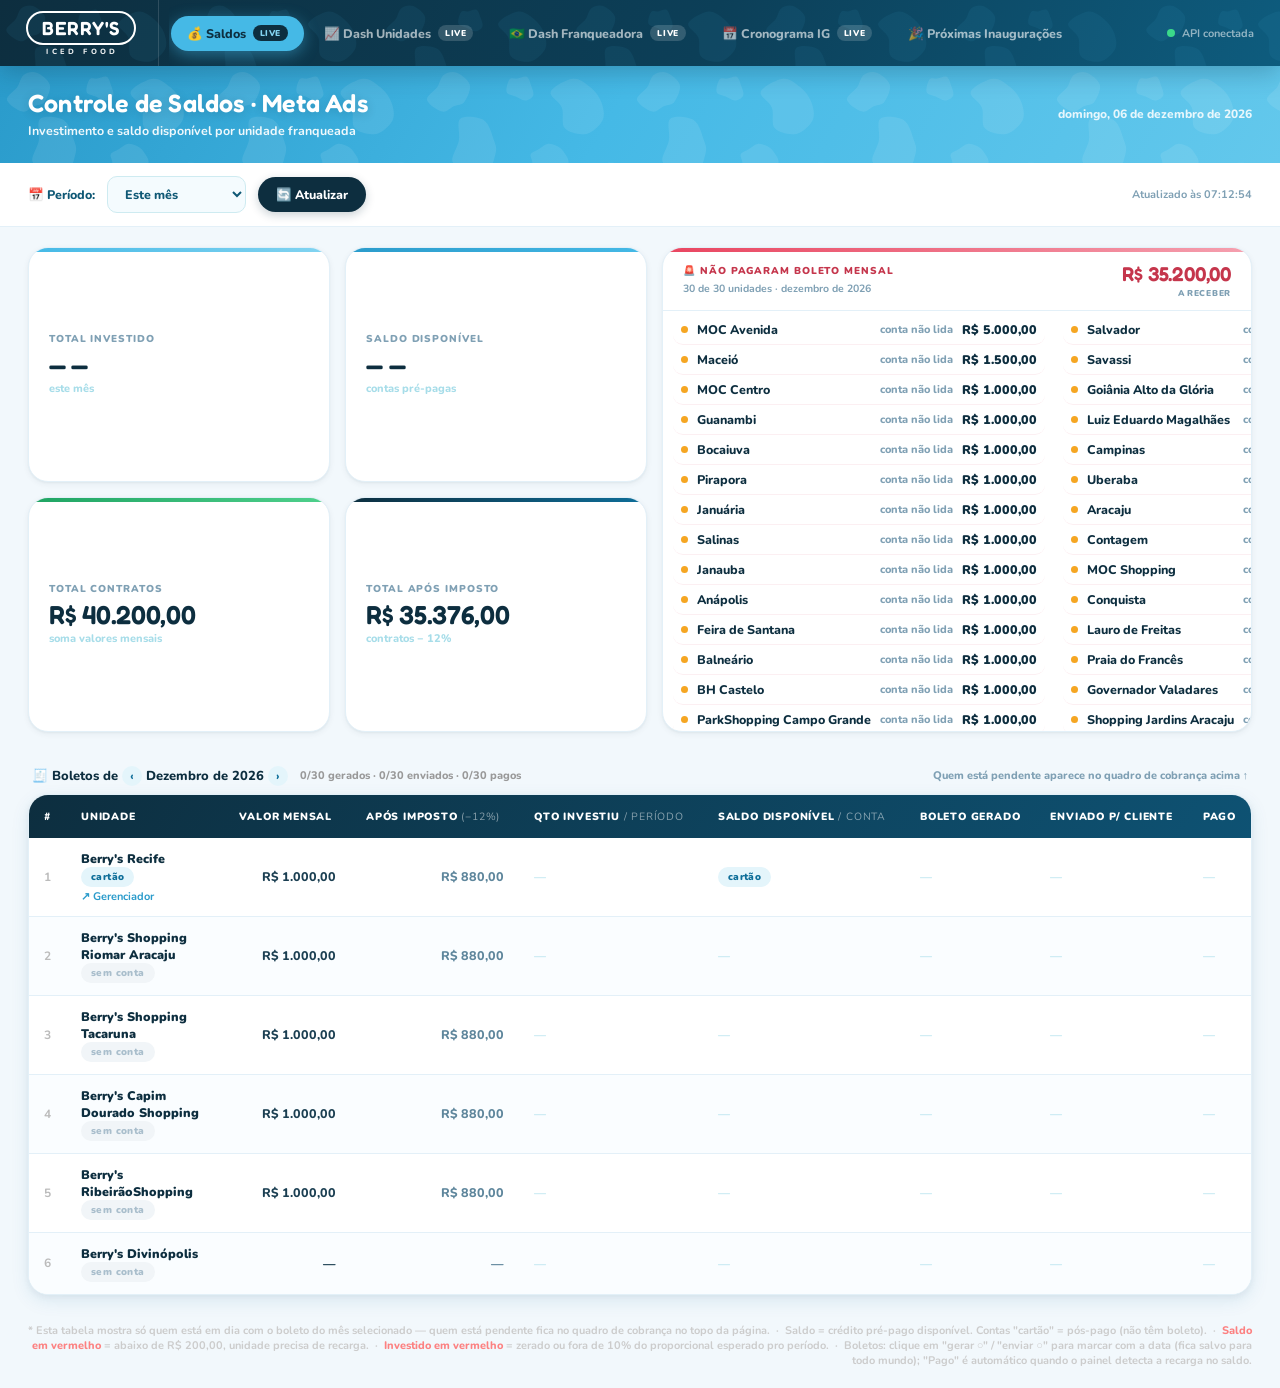
==== commit cf757112: "Adiciona aba Cronograma IG (aderência ao cronograma de postagens) Nova aba que puxa posts públicos d" ====
--- a/index.html
+++ b/index.html
@@ -26,6 +26,7 @@
     <button class="tab-btn active" onclick="goTab('saldos',this)">💰 Saldos <span class="badge">LIVE</span></button>
     <button class="tab-btn" onclick="goTab('relatorio',this)">📈 Dash Unidades <span class="badge">LIVE</span></button>
     <button class="tab-btn" onclick="goTab('brasil',this)">🇧🇷 Dash Franqueadora <span class="badge">LIVE</span></button>
+    <button class="tab-btn" onclick="goTab('cronograma',this)">📅 Cronograma IG <span class="badge">LIVE</span></button>
     <button class="tab-btn" onclick="goTab('inauguracoes',this)">🎉 Próximas Inaugurações</button>
   </nav>
   <div class="srv-status"><div class="srv-dot"></div>API conectada</div>
@@ -36,6 +37,7 @@
 <div id="tab-saldos" class="tab-page active"></div>
 <div id="tab-relatorio" class="tab-page"></div>
 <div id="tab-brasil" class="tab-page"></div>
+<div id="tab-cronograma" class="tab-page"></div>
 <div id="tab-inauguracoes" class="tab-page"></div>
 
 <!-- Bibliotecas compartilhadas: sempre carregadas -->
@@ -53,6 +55,7 @@
   'saldos':        'saldos',
   'relatorio':      'relatorio',
   'brasil':         'brasil',
+  'cronograma':     'cronograma',
   'inauguracoes':   'inauguracoes',
 };
 
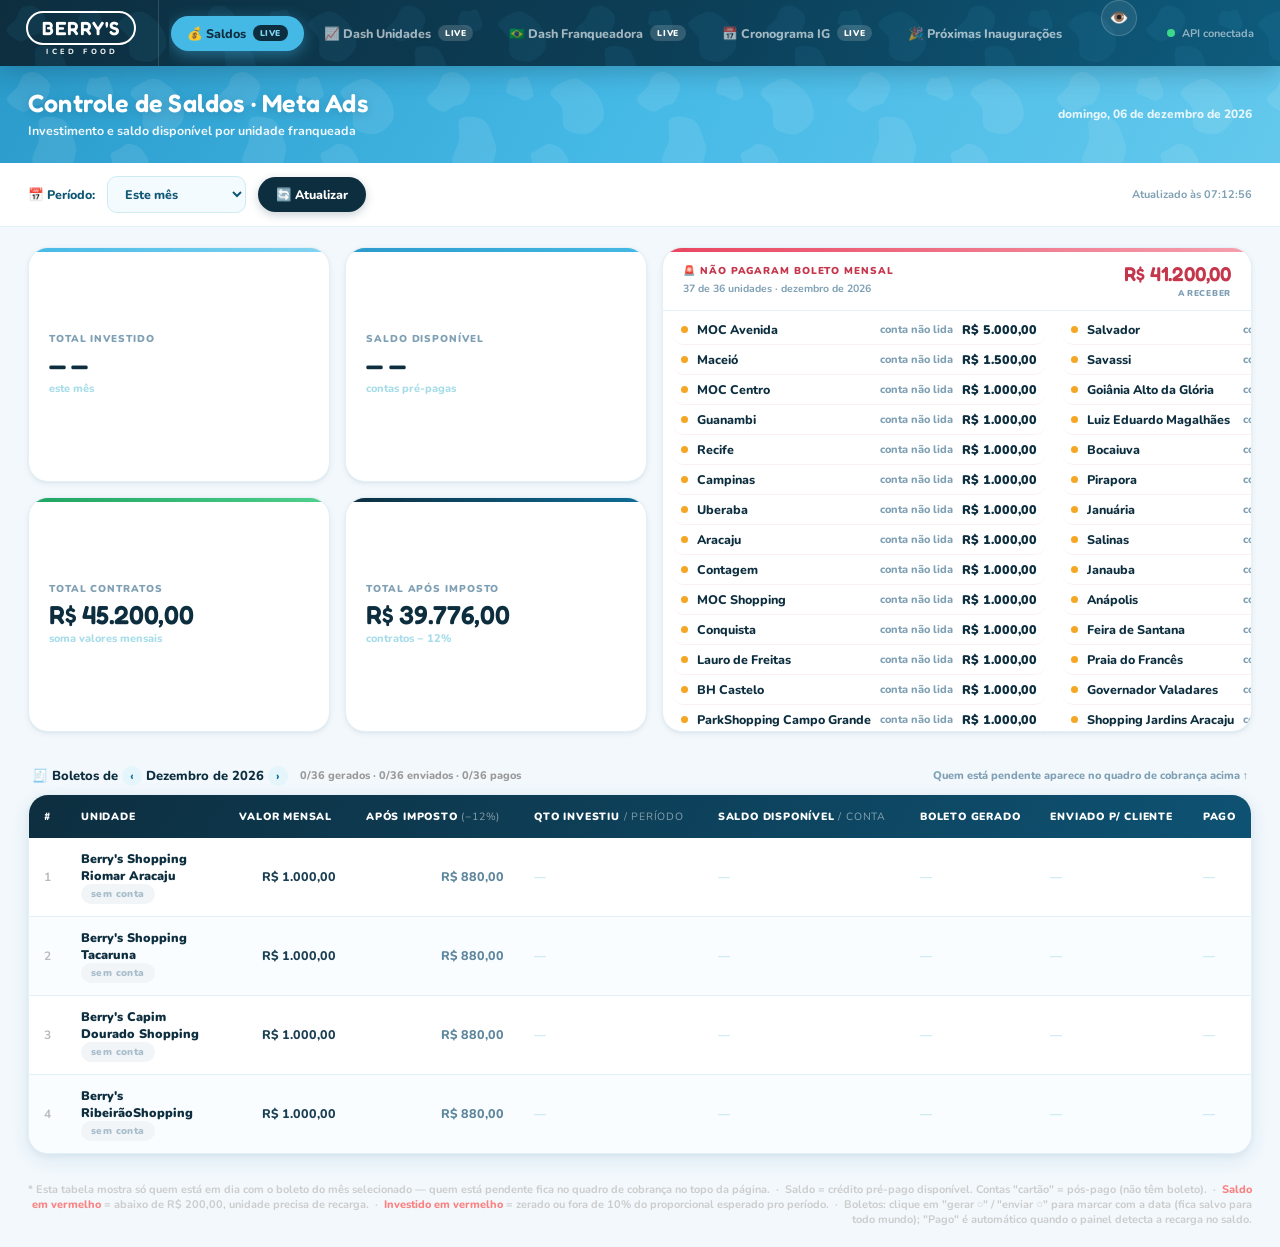
==== commit 6ebfd8a0: "Adiciona modo demonstração ("olhinho") para ocultar a marca Berry's Botão no topbar que oculta o tex" ====
--- a/index.html
+++ b/index.html
@@ -29,6 +29,8 @@
     <button class="tab-btn" onclick="goTab('cronograma',this)">📅 Cronograma IG <span class="badge">LIVE</span></button>
     <button class="tab-btn" onclick="goTab('inauguracoes',this)">🎉 Próximas Inaugurações</button>
   </nav>
+  <button id="privacy-toggle" class="privacy-toggle" onclick="togglePrivacyMode()"
+          title="Ocultar nome da marca (modo demonstração)" aria-pressed="false">👁️</button>
   <div class="srv-status"><div class="srv-dot"></div>API conectada</div>
 </div>
 
--- a/assets/core.css
+++ b/assets/core.css
@@ -190,8 +190,18 @@
   font-size:8.5px;font-weight:900;padding:2px 7px;border-radius:var(--r-pill);
   letter-spacing:.6px;transition:var(--t);
 }
+.privacy-toggle{
+  margin-left:auto;flex-shrink:0;
+  width:36px;height:36px;display:flex;align-items:center;justify-content:center;
+  background:rgba(255,255,255,.08);border:1px solid rgba(255,255,255,.18);
+  border-radius:50%;font-size:16px;cursor:pointer;transition:var(--t);
+  line-height:1;
+}
+.privacy-toggle:hover{background:rgba(255,255,255,.18);}
+.privacy-toggle.active{background:var(--b-500);border-color:var(--b-500);}
+
 .srv-status{
-  margin-left:auto;display:flex;align-items:center;gap:7px;
+  margin-left:14px;display:flex;align-items:center;gap:7px;
   font-size:11px;color:rgba(255,255,255,.55);font-weight:700;
   padding-left:16px;flex-shrink:0;
 }
